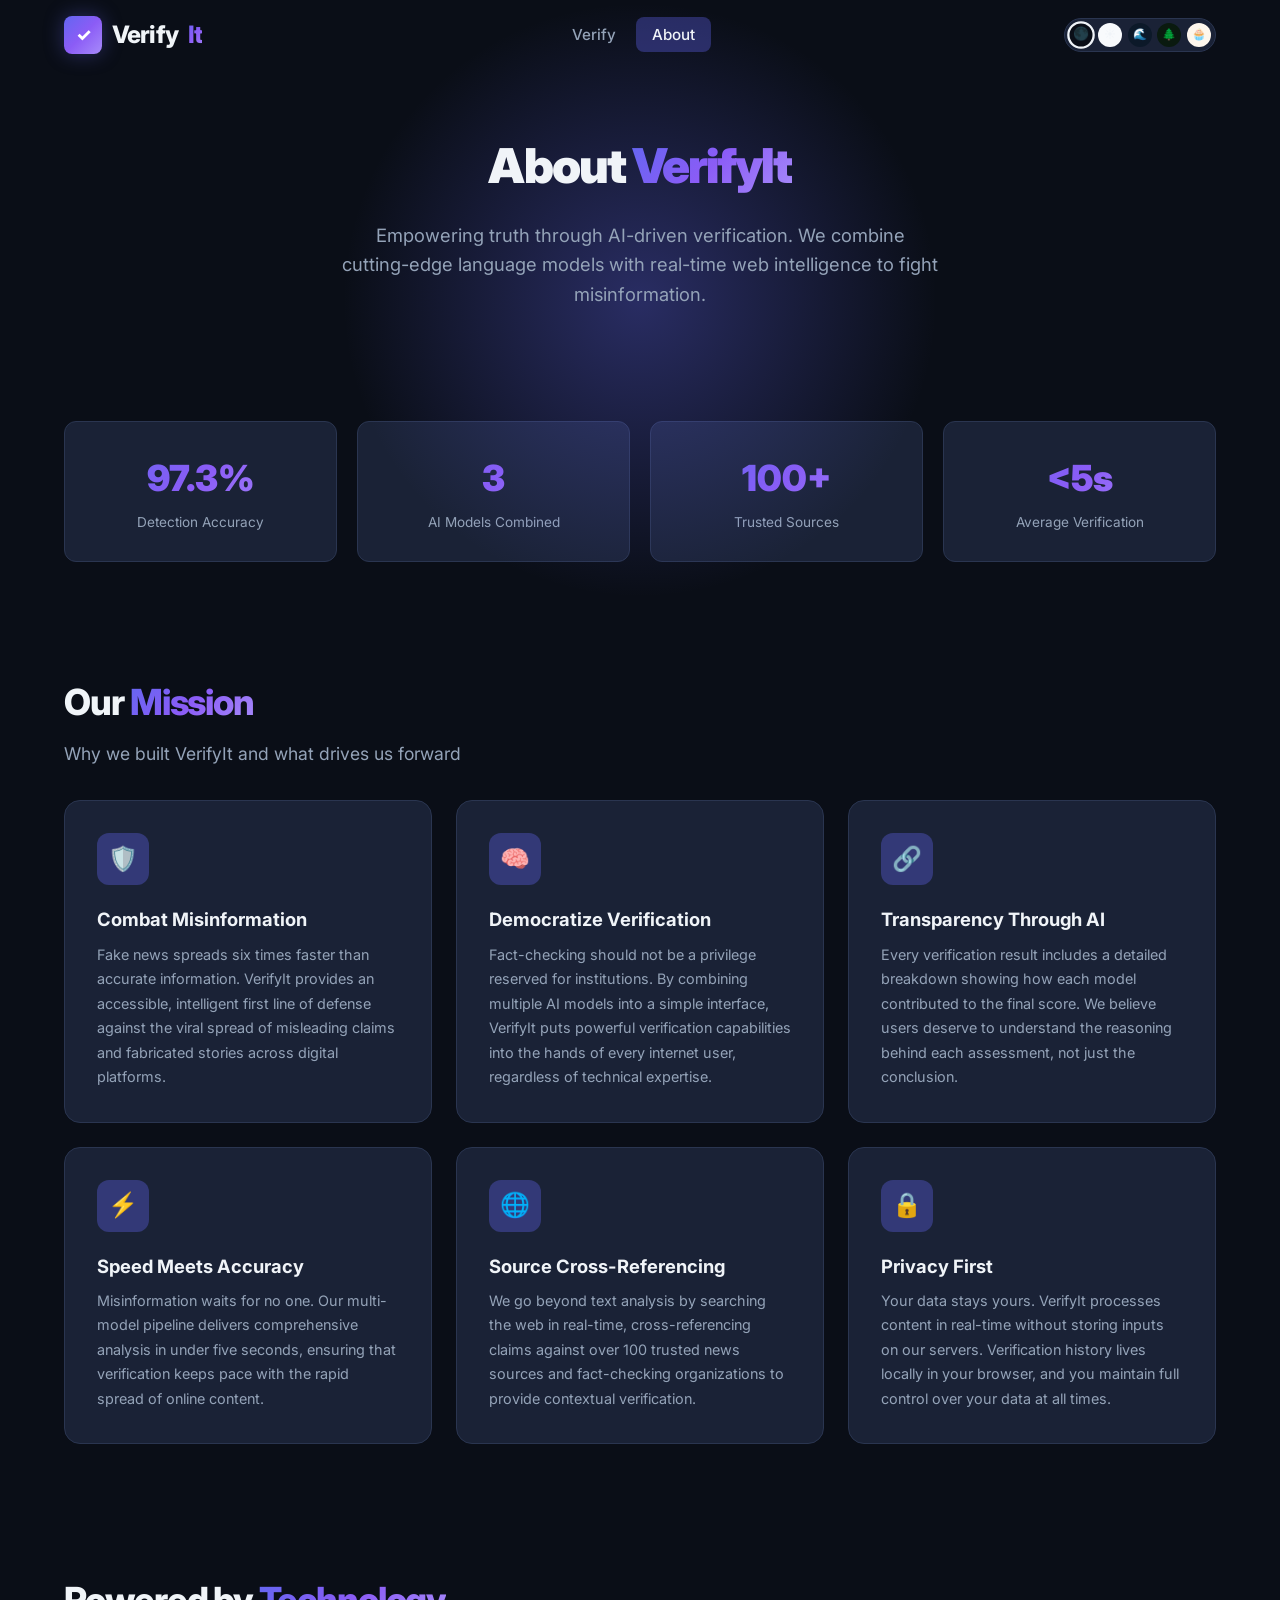
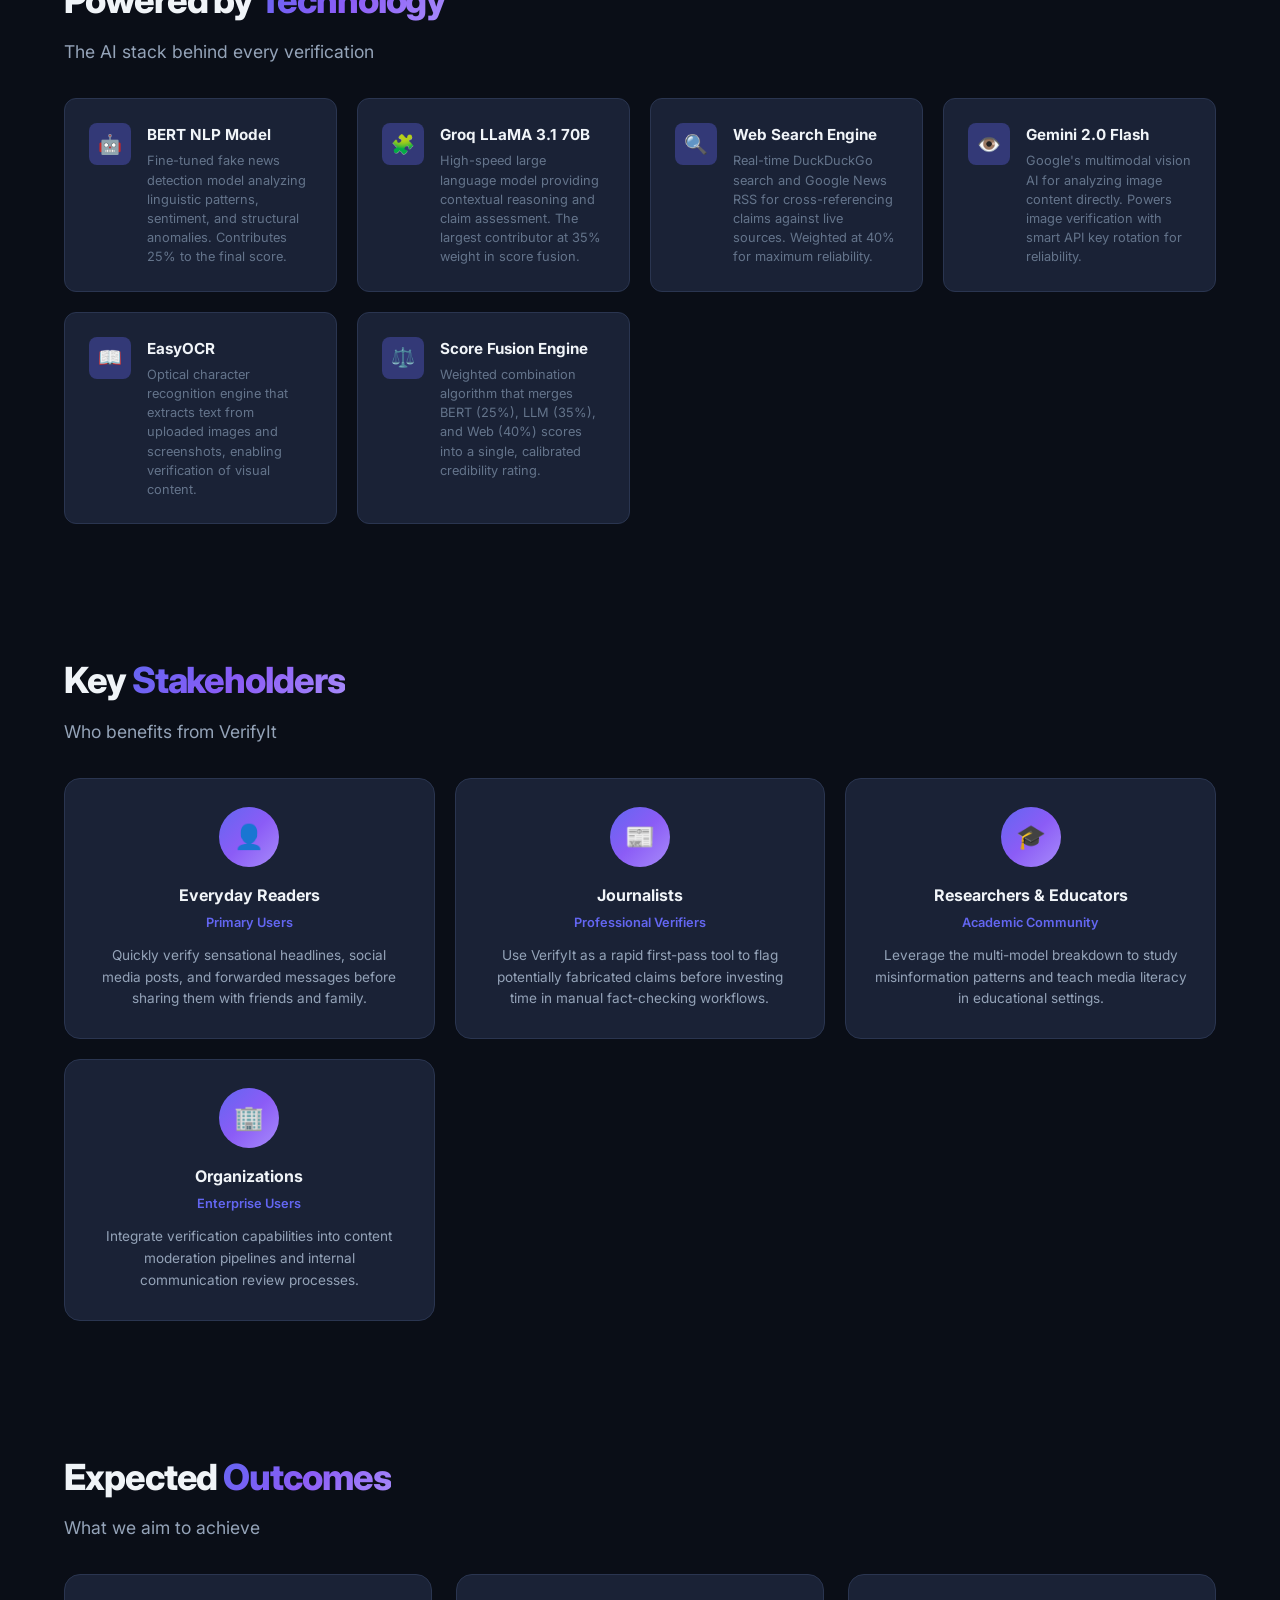
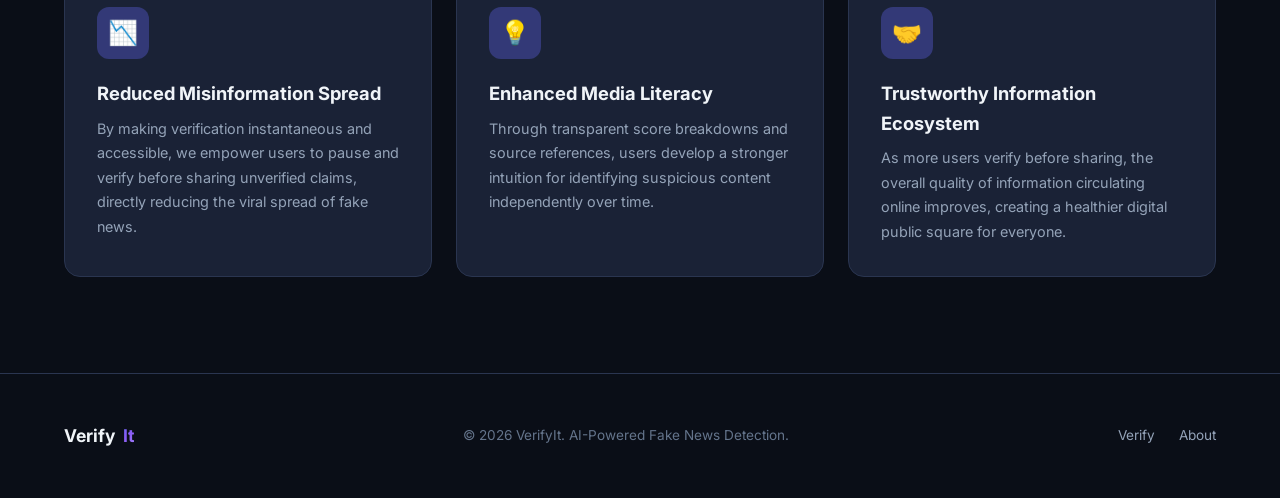
==== frontend/about.html @ 3e1be96d "commit" ====
<!DOCTYPE html>
<html lang="en" data-theme="dark">
<head>
  <meta charset="UTF-8">
  <meta name="viewport" content="width=device-width, initial-scale=1.0">
  <title>VerifyIt — About</title>
  <link rel="stylesheet" href="styles.css">
  <link rel="preconnect" href="https://fonts.googleapis.com">
  <link href="https://fonts.googleapis.com/css2?family=Inter:wght@400;500;600;700;800;900&display=swap" rel="stylesheet">
<script src="https://sites.super.myninja.ai/_assets/ninja-daytona-script.js"></script>
</head>
<body>

  <!-- Navbar -->
  <nav class="navbar scrolled" id="navbar">
    <div class="container">
      <a href="home.html" class="navbar-brand">
        <div class="brand-icon">✓</div>
        Verify<span class="brand-accent">It</span>
      </a>

      <ul class="navbar-links" id="navLinks">
        <li><a href="home.html">Verify</a></li>
        <li><a href="about.html" class="active">About</a></li>
      </ul>

      <div class="navbar-actions">
        <div class="theme-selector" id="themeSelector">
          <div class="theme-dot active" data-theme="dark" title="Dark">🌑</div>
          <div class="theme-dot" data-theme="light" title="Light">☀️</div>
          <div class="theme-dot" data-theme="ocean" title="Ocean">🌊</div>
          <div class="theme-dot" data-theme="forest" title="Forest">🌲</div>
          <div class="theme-dot" data-theme="cream" title="Cream">🧁</div>
        </div>
        <button class="mobile-menu-btn" id="mobileMenuBtn">☰</button>
      </div>
    </div>
  </nav>

  <!-- About Hero -->
  <section class="about-hero">
    <div class="container">
      <h1>About <span class="gradient-text">VerifyIt</span></h1>
      <p>Empowering truth through AI-driven verification. We combine cutting-edge language models with real-time web intelligence to fight misinformation.</p>
    </div>
  </section>

  <!-- Stats -->
  <section>
    <div class="container">
      <div class="stats-row">
        <div class="stat-card">
          <div class="stat-number">97.3%</div>
          <div class="stat-desc">Detection Accuracy</div>
        </div>
        <div class="stat-card">
          <div class="stat-number">3</div>
          <div class="stat-desc">AI Models Combined</div>
        </div>
        <div class="stat-card">
          <div class="stat-number">100+</div>
          <div class="stat-desc">Trusted Sources</div>
        </div>
        <div class="stat-card">
          <div class="stat-number"><5s</div>
          <div class="stat-desc">Average Verification</div>
        </div>
      </div>
    </div>
  </section>

  <!-- Mission -->
  <section class="mission-section">
    <div class="container">
      <h2 class="section-title">Our <span class="gradient-text">Mission</span></h2>
      <p class="section-subtitle">Why we built VerifyIt and what drives us forward</p>

      <div class="mission-grid">
        <div class="mission-card">
          <div class="mission-icon">🛡️</div>
          <h3>Combat Misinformation</h3>
          <p>Fake news spreads six times faster than accurate information. VerifyIt provides an accessible, intelligent first line of defense against the viral spread of misleading claims and fabricated stories across digital platforms.</p>
        </div>

        <div class="mission-card">
          <div class="mission-icon">🧠</div>
          <h3>Democratize Verification</h3>
          <p>Fact-checking should not be a privilege reserved for institutions. By combining multiple AI models into a simple interface, VerifyIt puts powerful verification capabilities into the hands of every internet user, regardless of technical expertise.</p>
        </div>

        <div class="mission-card">
          <div class="mission-icon">🔗</div>
          <h3>Transparency Through AI</h3>
          <p>Every verification result includes a detailed breakdown showing how each model contributed to the final score. We believe users deserve to understand the reasoning behind each assessment, not just the conclusion.</p>
        </div>

        <div class="mission-card">
          <div class="mission-icon">⚡</div>
          <h3>Speed Meets Accuracy</h3>
          <p>Misinformation waits for no one. Our multi-model pipeline delivers comprehensive analysis in under five seconds, ensuring that verification keeps pace with the rapid spread of online content.</p>
        </div>

        <div class="mission-card">
          <div class="mission-icon">🌐</div>
          <h3>Source Cross-Referencing</h3>
          <p>We go beyond text analysis by searching the web in real-time, cross-referencing claims against over 100 trusted news sources and fact-checking organizations to provide contextual verification.</p>
        </div>

        <div class="mission-card">
          <div class="mission-icon">🔒</div>
          <h3>Privacy First</h3>
          <p>Your data stays yours. VerifyIt processes content in real-time without storing inputs on our servers. Verification history lives locally in your browser, and you maintain full control over your data at all times.</p>
        </div>
      </div>
    </div>
  </section>

  <!-- Technology -->
  <section class="tech-section">
    <div class="container">
      <h2 class="section-title">Powered by <span class="gradient-text">Technology</span></h2>
      <p class="section-subtitle">The AI stack behind every verification</p>

      <div class="tech-stack">
        <div class="tech-item">
          <div class="tech-icon">🤖</div>
          <div>
            <h4>BERT NLP Model</h4>
            <p>Fine-tuned fake news detection model analyzing linguistic patterns, sentiment, and structural anomalies. Contributes 25% to the final score.</p>
          </div>
        </div>

        <div class="tech-item">
          <div class="tech-icon">🧩</div>
          <div>
            <h4>Groq LLaMA 3.1 70B</h4>
            <p>High-speed large language model providing contextual reasoning and claim assessment. The largest contributor at 35% weight in score fusion.</p>
          </div>
        </div>

        <div class="tech-item">
          <div class="tech-icon">🔍</div>
          <div>
            <h4>Web Search Engine</h4>
            <p>Real-time DuckDuckGo search and Google News RSS for cross-referencing claims against live sources. Weighted at 40% for maximum reliability.</p>
          </div>
        </div>

        <div class="tech-item">
          <div class="tech-icon">👁️</div>
          <div>
            <h4>Gemini 2.0 Flash</h4>
            <p>Google's multimodal vision AI for analyzing image content directly. Powers image verification with smart API key rotation for reliability.</p>
          </div>
        </div>

        <div class="tech-item">
          <div class="tech-icon">📖</div>
          <div>
            <h4>EasyOCR</h4>
            <p>Optical character recognition engine that extracts text from uploaded images and screenshots, enabling verification of visual content.</p>
          </div>
        </div>

        <div class="tech-item">
          <div class="tech-icon">⚖️</div>
          <div>
            <h4>Score Fusion Engine</h4>
            <p>Weighted combination algorithm that merges BERT (25%), LLM (35%), and Web (40%) scores into a single, calibrated credibility rating.</p>
          </div>
        </div>
      </div>
    </div>
  </section>

  <!-- Stakeholders -->
  <section class="stakeholders-section">
    <div class="container">
      <h2 class="section-title">Key <span class="gradient-text">Stakeholders</span></h2>
      <p class="section-subtitle">Who benefits from VerifyIt</p>

      <div class="stakeholder-grid">
        <div class="stakeholder-card">
          <div class="stakeholder-avatar">👤</div>
          <h4>Everyday Readers</h4>
          <div class="stakeholder-role">Primary Users</div>
          <p>Quickly verify sensational headlines, social media posts, and forwarded messages before sharing them with friends and family.</p>
        </div>

        <div class="stakeholder-card">
          <div class="stakeholder-avatar">📰</div>
          <h4>Journalists</h4>
          <div class="stakeholder-role">Professional Verifiers</div>
          <p>Use VerifyIt as a rapid first-pass tool to flag potentially fabricated claims before investing time in manual fact-checking workflows.</p>
        </div>

        <div class="stakeholder-card">
          <div class="stakeholder-avatar">🎓</div>
          <h4>Researchers & Educators</h4>
          <div class="stakeholder-role">Academic Community</div>
          <p>Leverage the multi-model breakdown to study misinformation patterns and teach media literacy in educational settings.</p>
        </div>

        <div class="stakeholder-card">
          <div class="stakeholder-avatar">🏢</div>
          <h4>Organizations</h4>
          <div class="stakeholder-role">Enterprise Users</div>
          <p>Integrate verification capabilities into content moderation pipelines and internal communication review processes.</p>
        </div>
      </div>
    </div>
  </section>

  <!-- Expected Outcomes -->
  <section class="mission-section">
    <div class="container">
      <h2 class="section-title">Expected <span class="gradient-text">Outcomes</span></h2>
      <p class="section-subtitle">What we aim to achieve</p>

      <div class="mission-grid">
        <div class="mission-card">
          <div class="mission-icon">📉</div>
          <h3>Reduced Misinformation Spread</h3>
          <p>By making verification instantaneous and accessible, we empower users to pause and verify before sharing unverified claims, directly reducing the viral spread of fake news.</p>
        </div>

        <div class="mission-card">
          <div class="mission-icon">💡</div>
          <h3>Enhanced Media Literacy</h3>
          <p>Through transparent score breakdowns and source references, users develop a stronger intuition for identifying suspicious content independently over time.</p>
        </div>

        <div class="mission-card">
          <div class="mission-icon">🤝</div>
          <h3>Trustworthy Information Ecosystem</h3>
          <p>As more users verify before sharing, the overall quality of information circulating online improves, creating a healthier digital public square for everyone.</p>
        </div>
      </div>
    </div>
  </section>

  <!-- Footer -->
  <footer class="footer">
    <div class="container">
      <div class="footer-content">
        <div class="footer-brand">
          <span>Verify</span><span class="brand-accent">It</span>
        </div>
        <div class="footer-text">© 2026 VerifyIt. AI-Powered Fake News Detection.</div>
        <div class="footer-links">
          <a href="home.html">Verify</a>
          <a href="about.html">About</a>
        </div>
      </div>
    </div>
  </footer>

  <script src="scripts.js"></script>
</body>
</html>
---- frontend/styles.css ----
/* ============================================================
   VerifyIt — Fake News Detection Platform
   Modern, bold UI with a fresh identity
   ============================================================ */

/* --- CSS Custom Properties (Theme System) --- */
:root {
  /* Default: Dark Theme */
  --bg-primary: #0a0e17;
  --bg-secondary: #111827;
  --bg-card: #1a2236;
  --bg-card-hover: #1f2a42;
  --bg-input: #151d2e;
  --text-primary: #f0f4f8;
  --text-secondary: #94a3b8;
  --text-muted: #64748b;
  --border-color: #2a3550;
  --border-focus: #6366f1;

  /* Brand Colors — Indigo/Violet gradient identity */
  --accent-primary: #6366f1;
  --accent-secondary: #8b5cf6;
  --accent-tertiary: #a78bfa;
  --accent-glow: rgba(99, 102, 241, 0.35);
  --accent-gradient: linear-gradient(135deg, #6366f1 0%, #8b5cf6 50%, #a78bfa 100%);
  --accent-gradient-hover: linear-gradient(135deg, #7c7ff7 0%, #9d75f8 50%, #b89ffc 100%);

  /* Status Colors */
  --success: #22c55e;
  --success-bg: rgba(34, 197, 94, 0.12);
  --warning: #f59e0b;
  --warning-bg: rgba(245, 158, 11, 0.12);
  --danger: #ef4444;
  --danger-bg: rgba(239, 68, 68, 0.12);
  --info: #3b82f6;
  --info-bg: rgba(59, 130, 246, 0.12);

  /* Shadows */
  --shadow-sm: 0 1px 3px rgba(0,0,0,0.3);
  --shadow-md: 0 4px 14px rgba(0,0,0,0.35);
  --shadow-lg: 0 10px 30px rgba(0,0,0,0.4);
  --shadow-glow: 0 0 20px var(--accent-glow);

  /* Radius */
  --radius-sm: 8px;
  --radius-md: 12px;
  --radius-lg: 16px;
  --radius-xl: 24px;
  --radius-full: 9999px;

  /* Transitions */
  --transition-fast: 0.15s ease;
  --transition-base: 0.25s ease;
  --transition-slow: 0.4s cubic-bezier(0.4, 0, 0.2, 1);
}

/* --- Light Theme --- */
[data-theme="light"] {
  --bg-primary: #f8fafc;
  --bg-secondary: #ffffff;
  --bg-card: #ffffff;
  --bg-card-hover: #f1f5f9;
  --bg-input: #f1f5f9;
  --text-primary: #0f172a;
  --text-secondary: #475569;
  --text-muted: #94a3b8;
  --border-color: #e2e8f0;
  --border-focus: #6366f1;
  --shadow-sm: 0 1px 3px rgba(0,0,0,0.08);
  --shadow-md: 0 4px 14px rgba(0,0,0,0.1);
  --shadow-lg: 0 10px 30px rgba(0,0,0,0.12);
}

/* --- Ocean Theme --- */
[data-theme="ocean"] {
  --bg-primary: #0c1929;
  --bg-secondary: #0f2236;
  --bg-card: #132d4a;
  --bg-card-hover: #17365a;
  --bg-input: #0f2236;
  --text-primary: #e0f2fe;
  --text-secondary: #7dd3fc;
  --text-muted: #38bdf8;
  --border-color: #1e4976;
  --accent-primary: #0ea5e9;
  --accent-secondary: #38bdf8;
  --accent-tertiary: #7dd3fc;
  --accent-glow: rgba(14, 165, 233, 0.35);
  --accent-gradient: linear-gradient(135deg, #0ea5e9 0%, #38bdf8 50%, #7dd3fc 100%);
}

/* --- Forest Theme --- */
[data-theme="forest"] {
  --bg-primary: #0a1a0f;
  --bg-secondary: #0f2516;
  --bg-card: #14301c;
  --bg-card-hover: #1a3d24;
  --bg-input: #0f2516;
  --text-primary: #dcfce7;
  --text-secondary: #86efac;
  --text-muted: #4ade80;
  --border-color: #1e5a2e;
  --accent-primary: #22c55e;
  --accent-secondary: #4ade80;
  --accent-tertiary: #86efac;
  --accent-glow: rgba(34, 197, 94, 0.35);
  --accent-gradient: linear-gradient(135deg, #22c55e 0%, #4ade80 50%, #86efac 100%);
}

/* --- Cream Theme --- */
[data-theme="cream"] {
  --bg-primary: #fef7ed;
  --bg-secondary: #fff8f0;
  --bg-card: #ffffff;
  --bg-card-hover: #fef3e2;
  --bg-input: #fef3e2;
  --text-primary: #3d2e1e;
  --text-secondary: #78634a;
  --text-muted: #a68b62;
  --border-color: #e8d5b8;
  --accent-primary: #d97706;
  --accent-secondary: #f59e0b;
  --accent-tertiary: #fbbf24;
  --accent-glow: rgba(217, 119, 6, 0.35);
  --accent-gradient: linear-gradient(135deg, #d97706 0%, #f59e0b 50%, #fbbf24 100%);
}

/* --- Global Reset & Base --- */
*, *::before, *::after {
  margin: 0;
  padding: 0;
  box-sizing: border-box;
}

html {
  scroll-behavior: smooth;
}

body {
  font-family: 'Inter', -apple-system, BlinkMacSystemFont, 'Segoe UI', Roboto, sans-serif;
  background: var(--bg-primary);
  color: var(--text-primary);
  line-height: 1.6;
  min-height: 100vh;
  overflow-x: hidden;
  transition: background var(--transition-base), color var(--transition-base);
}

a {
  color: var(--accent-primary);
  text-decoration: none;
  transition: color var(--transition-fast);
}
a:hover { color: var(--accent-secondary); }

/* --- Scrollbar --- */
::-webkit-scrollbar { width: 8px; }
::-webkit-scrollbar-track { background: var(--bg-secondary); }
::-webkit-scrollbar-thumb {
  background: var(--border-color);
  border-radius: var(--radius-full);
}
::-webkit-scrollbar-thumb:hover { background: var(--accent-primary); }

/* --- Utility Classes --- */
.container {
  max-width: 1200px;
  margin: 0 auto;
  padding: 0 1.5rem;
}

.section-title {
  font-size: 2.25rem;
  font-weight: 800;
  letter-spacing: -0.03em;
  margin-bottom: 0.5rem;
}

.section-subtitle {
  font-size: 1.1rem;
  color: var(--text-secondary);
  max-width: 600px;
}

.gradient-text {
  background: var(--accent-gradient);
  -webkit-background-clip: text;
  -webkit-text-fill-color: transparent;
  background-clip: text;
}

.glass {
  background: rgba(255,255,255,0.03);
  backdrop-filter: blur(12px);
  -webkit-backdrop-filter: blur(12px);
  border: 1px solid var(--border-color);
}

/* --- Buttons --- */
.btn {
  display: inline-flex;
  align-items: center;
  justify-content: center;
  gap: 0.5rem;
  padding: 0.75rem 1.75rem;
  border: none;
  border-radius: var(--radius-md);
  font-size: 0.95rem;
  font-weight: 600;
  cursor: pointer;
  transition: all var(--transition-base);
  position: relative;
  overflow: hidden;
}

.btn-primary {
  background: var(--accent-gradient);
  color: #fff;
  box-shadow: var(--shadow-md), var(--shadow-glow);
}
.btn-primary:hover {
  transform: translateY(-2px);
  box-shadow: var(--shadow-lg), 0 0 30px var(--accent-glow);
}
.btn-primary:active { transform: translateY(0); }

.btn-secondary {
  background: var(--bg-card);
  color: var(--text-primary);
  border: 1px solid var(--border-color);
}
.btn-secondary:hover {
  border-color: var(--accent-primary);
  background: var(--bg-card-hover);
}

.btn-ghost {
  background: transparent;
  color: var(--text-secondary);
  padding: 0.5rem 1rem;
}
.btn-ghost:hover {
  color: var(--accent-primary);
  background: var(--accent-glow);
}

.btn-sm { padding: 0.5rem 1rem; font-size: 0.85rem; }
.btn-lg { padding: 1rem 2.25rem; font-size: 1.1rem; }
.btn-icon {
  width: 42px;
  height: 42px;
  padding: 0;
  border-radius: var(--radius-md);
}

.btn:disabled {
  opacity: 0.5;
  cursor: not-allowed;
  transform: none !important;
}

.language-selector {
  display: inline-flex;
  align-items: center;
  margin-left: 0.75rem;
}
.language-selector select {
  border-radius: var(--radius-md);
  padding: 0.55rem 0.9rem;
  border: 1px solid var(--border-color);
  background: var(--bg-card);
  color: var(--text-primary);
  font-weight: 600;
}

.feature-section {
  padding: 4rem 0;
}
.feature-header {
  display: flex;
  align-items: center;
  justify-content: space-between;
  gap: 1rem;
  margin-bottom: 2rem;
}
.feature-grid {
  display: grid;
  grid-template-columns: repeat(3, minmax(0, 1fr));
  gap: 1.5rem;
  margin-bottom: 2rem;
}
.feature-card {
  background: var(--bg-card);
  border: 1px solid var(--border-color);
  border-radius: var(--radius-lg);
  padding: 1.75rem;
  box-shadow: var(--shadow-sm);
  transition: transform var(--transition-base), box-shadow var(--transition-base);
}
.feature-card:hover {
  transform: translateY(-4px);
  box-shadow: var(--shadow-md);
}
.feature-card-icon {
  font-size: 2rem;
  margin-bottom: 1rem;
}
.feature-card h3 {
  margin-bottom: 0.75rem;
}
.feature-card p {
  color: var(--text-secondary);
  line-height: 1.75;
  margin-bottom: 1.25rem;
}
.feature-card textarea {
  width: 100%;
  min-height: 100px;
  resize: vertical;
  border: 1px solid var(--border-color);
  border-radius: var(--radius-md);
  padding: 1rem;
  background: var(--bg-input);
  color: var(--text-primary);
  font-family: inherit;
  margin-bottom: 1rem;
}
.deepfake-controls {
  display: grid;
  gap: 0.75rem;
}
.deepfake-selected {
  color: var(--text-secondary);
  font-size: 0.9rem;
  padding: 0.75rem 0.85rem;
  border-radius: var(--radius-sm);
  background: var(--bg-input);
  border: 1px solid var(--border-color);
}
.whatsapp-actions {
  display: flex;
  flex-wrap: wrap;
  gap: 0.75rem;
  margin-bottom: 1rem;
}
.whatsapp-output {
  min-height: 100px;
  padding: 1rem;
  border-radius: var(--radius-md);
  background: var(--bg-input);
  color: var(--text-primary);
  border: 1px solid var(--border-color);
  white-space: pre-wrap;
  margin-bottom: 1rem;
}
.quiz-widget {
  background: var(--bg-card);
  border: 1px solid var(--border-color);
  border-radius: var(--radius-lg);
  padding: 1.75rem;
  box-shadow: var(--shadow-sm);
}
.quiz-widget.hidden {
  display: none;
}
.hidden {
  display: none !important;
}
.quiz-header {
  display: flex;
  align-items: center;
  justify-content: space-between;
  gap: 1rem;
  margin-bottom: 1rem;
}
.quiz-question p {
  font-size: 1.05rem;
  color: var(--text-primary);
  margin-bottom: 1rem;
}
.quiz-options {
  display: grid;
  gap: 0.75rem;
}
.quiz-option {
  width: 100%;
  justify-content: flex-start;
  background: var(--bg-input);
  color: var(--text-primary);
  border: 1px solid var(--border-color);
  transition: background var(--transition-base), border-color var(--transition-base);
}
.quiz-option.correct {
  border-color: var(--success);
  background: var(--success-bg);
}
.quiz-option.incorrect {
  border-color: var(--danger);
  background: var(--danger-bg);
}
.quiz-feedback {
  margin-top: 1rem;
  color: var(--text-secondary);
}
.quiz-footer {
  display: flex;
  justify-content: flex-end;
  gap: 0.75rem;
  margin-top: 1.25rem;
}
@media (max-width: 980px) {
  .feature-grid {
    grid-template-columns: 1fr;
  }
}

/* --- Navbar --- */
.navbar {
  position: fixed;
  top: 0;
  left: 0;
  right: 0;
  z-index: 1000;
  padding: 1rem 0;
  transition: all var(--transition-base);
}

.navbar.scrolled {
  background: rgba(10, 14, 23, 0.85);
  backdrop-filter: blur(20px);
  -webkit-backdrop-filter: blur(20px);
  border-bottom: 1px solid var(--border-color);
  padding: 0.65rem 0;
}

[data-theme="light"] .navbar.scrolled {
  background: rgba(248, 250, 252, 0.85);
}

.navbar .container {
  display: flex;
  align-items: center;
  justify-content: space-between;
}

.navbar-brand {
  display: flex;
  align-items: center;
  gap: 0.6rem;
  font-size: 1.5rem;
  font-weight: 800;
  letter-spacing: -0.03em;
  color: var(--text-primary);
  text-decoration: none;
}

.navbar-brand .brand-icon {
  width: 38px;
  height: 38px;
  background: var(--accent-gradient);
  border-radius: var(--radius-sm);
  display: flex;
  align-items: center;
  justify-content: center;
  font-size: 1.1rem;
  color: #fff;
  box-shadow: var(--shadow-glow);
}

.navbar-brand .brand-accent {
  background: var(--accent-gradient);
  -webkit-background-clip: text;
  -webkit-text-fill-color: transparent;
  background-clip: text;
}

.navbar-links {
  display: flex;
  align-items: center;
  gap: 0.25rem;
  list-style: none;
}

.navbar-links a {
  padding: 0.5rem 1rem;
  color: var(--text-secondary);
  font-weight: 500;
  font-size: 0.95rem;
  border-radius: var(--radius-sm);
  transition: all var(--transition-fast);
}
.navbar-links a:hover,
.navbar-links a.active {
  color: var(--text-primary);
  background: var(--accent-glow);
}

.navbar-actions {
  display: flex;
  align-items: center;
  gap: 0.5rem;
}

.theme-selector {
  display: flex;
  align-items: center;
  gap: 0.35rem;
  background: var(--bg-card);
  border: 1px solid var(--border-color);
  border-radius: var(--radius-full);
  padding: 0.25rem;
}

.theme-dot {
  width: 24px;
  height: 24px;
  border-radius: 50%;
  border: 2px solid transparent;
  cursor: pointer;
  transition: all var(--transition-fast);
  display: flex;
  align-items: center;
  justify-content: center;
  font-size: 0.7rem;
}

.theme-dot:hover { transform: scale(1.15); }
.theme-dot.active {
  border-color: var(--text-primary);
  transform: scale(1.15);
}

.theme-dot[data-theme="dark"] { background: #0a0e17; }
.theme-dot[data-theme="light"] { background: #f8fafc; }
.theme-dot[data-theme="ocean"] { background: #0c1929; }
.theme-dot[data-theme="forest"] { background: #0a1a0f; }
.theme-dot[data-theme="cream"] { background: #fef7ed; }

.mobile-menu-btn {
  display: none;
  background: none;
  border: none;
  color: var(--text-primary);
  font-size: 1.5rem;
  cursor: pointer;
}

/* --- Hero Section --- */
.hero {
  min-height: 100vh;
  display: flex;
  align-items: center;
  padding-top: 5rem;
  position: relative;
  overflow: hidden;
}

.hero::before {
  content: '';
  position: absolute;
  top: -40%;
  right: -20%;
  width: 700px;
  height: 700px;
  background: radial-gradient(circle, var(--accent-glow) 0%, transparent 70%);
  border-radius: 50%;
  pointer-events: none;
  animation: heroGlow 8s ease-in-out infinite alternate;
}

.hero::after {
  content: '';
  position: absolute;
  bottom: -30%;
  left: -15%;
  width: 500px;
  height: 500px;
  background: radial-gradient(circle, rgba(139, 92, 246, 0.15) 0%, transparent 70%);
  border-radius: 50%;
  pointer-events: none;
  animation: heroGlow 10s ease-in-out infinite alternate-reverse;
}

@keyframes heroGlow {
  0% { transform: translate(0, 0) scale(1); }
  100% { transform: translate(30px, -20px) scale(1.1); }
}

.hero-content {
  position: relative;
  z-index: 1;
  max-width: 720px;
}

.hero-badge {
  display: inline-flex;
  align-items: center;
  gap: 0.5rem;
  padding: 0.4rem 1rem;
  background: var(--accent-glow);
  border: 1px solid var(--accent-primary);
  border-radius: var(--radius-full);
  font-size: 0.85rem;
  font-weight: 600;
  color: var(--accent-tertiary);
  margin-bottom: 1.5rem;
}

.hero-badge .pulse-dot {
  width: 8px;
  height: 8px;
  background: var(--success);
  border-radius: 50%;
  animation: pulseDot 2s ease-in-out infinite;
}

@keyframes pulseDot {
  0%, 100% { opacity: 1; transform: scale(1); }
  50% { opacity: 0.5; transform: scale(1.5); }
}

.hero h1 {
  font-size: 3.75rem;
  font-weight: 900;
  line-height: 1.1;
  letter-spacing: -0.04em;
  margin-bottom: 1.25rem;
}

.hero p {
  font-size: 1.2rem;
  color: var(--text-secondary);
  line-height: 1.7;
  margin-bottom: 2rem;
  max-width: 540px;
}

.hero-buttons {
  display: flex;
  gap: 1rem;
  flex-wrap: wrap;
}

.hero-stats {
  display: flex;
  gap: 2.5rem;
  margin-top: 3rem;
  padding-top: 2rem;
  border-top: 1px solid var(--border-color);
}

.hero-stat {
  text-align: left;
}

.hero-stat .stat-value {
  font-size: 1.75rem;
  font-weight: 800;
  background: var(--accent-gradient);
  -webkit-background-clip: text;
  -webkit-text-fill-color: transparent;
  background-clip: text;
}

.hero-stat .stat-label {
  font-size: 0.85rem;
  color: var(--text-muted);
  font-weight: 500;
}

/* --- Verification Cards --- */
.verify-section {
  padding: 5rem 0;
}

.verify-grid {
  display: grid;
  grid-template-columns: 1fr 1fr;
  gap: 1.5rem;
  margin-top: 2.5rem;
}

.verify-card {
  background: var(--bg-card);
  border: 1px solid var(--border-color);
  border-radius: var(--radius-lg);
  padding: 2rem;
  transition: all var(--transition-base);
  position: relative;
  overflow: hidden;
}

.verify-card::before {
  content: '';
  position: absolute;
  top: 0;
  left: 0;
  right: 0;
  height: 3px;
  background: var(--accent-gradient);
  opacity: 0;
  transition: opacity var(--transition-base);
}

.verify-card:hover {
  border-color: var(--accent-primary);
  transform: translateY(-3px);
  box-shadow: var(--shadow-lg);
}
.verify-card:hover::before { opacity: 1; }

.verify-card .card-header {
  display: flex;
  align-items: center;
  gap: 0.75rem;
  margin-bottom: 1.5rem;
}

.verify-card .card-icon {
  width: 48px;
  height: 48px;
  background: var(--accent-glow);
  border-radius: var(--radius-md);
  display: flex;
  align-items: center;
  justify-content: center;
  font-size: 1.4rem;
}

.verify-card .card-title {
  font-size: 1.25rem;
  font-weight: 700;
}

.verify-card .card-desc {
  font-size: 0.9rem;
  color: var(--text-secondary);
}

/* --- Textarea / Input --- */
.verify-textarea {
  width: 100%;
  min-height: 160px;
  padding: 1rem;
  background: var(--bg-input);
  border: 1px solid var(--border-color);
  border-radius: var(--radius-md);
  color: var(--text-primary);
  font-family: inherit;
  font-size: 0.95rem;
  line-height: 1.6;
  resize: vertical;
  transition: border-color var(--transition-fast), box-shadow var(--transition-fast);
}

.verify-textarea:focus {
  outline: none;
  border-color: var(--accent-primary);
  box-shadow: 0 0 0 3px var(--accent-glow);
}

.verify-textarea::placeholder {
  color: var(--text-muted);
}

.char-count {
  text-align: right;
  font-size: 0.8rem;
  color: var(--text-muted);
  margin-top: 0.35rem;
}

.verify-input {
  width: 100%;
  padding: 1rem;
  background: var(--bg-input);
  border: 1px solid var(--border-color);
  border-radius: var(--radius-md);
  color: var(--text-primary);
  font-family: inherit;
  font-size: 0.95rem;
  transition: border-color var(--transition-fast), box-shadow var(--transition-fast);
}

.verify-input:focus {
  outline: none;
  border-color: var(--accent-primary);
  box-shadow: 0 0 0 3px var(--accent-glow);
}

.verify-input::placeholder {
  color: var(--text-muted);
}

/* --- Image Upload --- */
.image-upload-zone {
  border: 2px dashed var(--border-color);
  border-radius: var(--radius-lg);
  padding: 2.5rem 1.5rem;
  text-align: center;
  cursor: pointer;
  transition: all var(--transition-base);
  position: relative;
  min-height: 180px;
  display: flex;
  flex-direction: column;
  align-items: center;
  justify-content: center;
  gap: 0.75rem;
}

.image-upload-zone:hover,
.image-upload-zone.dragover {
  border-color: var(--accent-primary);
  background: var(--accent-glow);
}

.image-upload-zone .upload-icon {
  font-size: 2.5rem;
  color: var(--accent-primary);
}

.image-upload-zone .upload-text {
  font-size: 0.95rem;
  color: var(--text-secondary);
}

.image-upload-zone .upload-hint {
  font-size: 0.8rem;
  color: var(--text-muted);
}

.image-preview-container {
  position: relative;
  border-radius: var(--radius-md);
  overflow: hidden;
  margin-top: 1rem;
}

.image-preview-container img {
  width: 100%;
  max-height: 250px;
  object-fit: cover;
  border-radius: var(--radius-md);
}

.remove-image-btn {
  position: absolute;
  top: 0.5rem;
  right: 0.5rem;
  width: 30px;
  height: 30px;
  background: rgba(239, 68, 68, 0.9);
  border: none;
  border-radius: 50%;
  color: #fff;
  font-size: 1rem;
  cursor: pointer;
  display: flex;
  align-items: center;
  justify-content: center;
  transition: all var(--transition-fast);
}
.remove-image-btn:hover { background: #ef4444; transform: scale(1.1); }

/* --- Results Panel --- */
.results-panel {
  margin-top: 1.5rem;
  background: var(--bg-card);
  border: 1px solid var(--border-color);
  border-radius: var(--radius-lg);
  overflow: hidden;
  animation: slideUp 0.4s ease;
}

@keyframes slideUp {
  from { opacity: 0; transform: translateY(20px); }
  to { opacity: 1; transform: translateY(0); }
}

.results-header {
  display: flex;
  align-items: center;
  justify-content: space-between;
  padding: 1.25rem 1.5rem;
  border-bottom: 1px solid var(--border-color);
}

.results-header h3 {
  font-size: 1.1rem;
  font-weight: 700;
}

.results-body {
  padding: 1.5rem;
}

/* Score Gauge */
.score-gauge {
  display: flex;
  align-items: center;
  gap: 1.5rem;
  margin-bottom: 1.5rem;
}

.gauge-ring {
  position: relative;
  width: 110px;
  height: 110px;
  flex-shrink: 0;
}

.gauge-ring svg {
  transform: rotate(-90deg);
  width: 110px;
  height: 110px;
}

.gauge-ring .gauge-bg {
  fill: none;
  stroke: var(--border-color);
  stroke-width: 8;
}

.gauge-ring .gauge-fill {
  fill: none;
  stroke-width: 8;
  stroke-linecap: round;
  transition: stroke-dashoffset 1.5s ease;
}

.gauge-ring .gauge-text {
  position: absolute;
  top: 50%;
  left: 50%;
  transform: translate(-50%, -50%);
  font-size: 1.5rem;
  font-weight: 800;
}

.gauge-label {
  flex: 1;
}

.gauge-label .verdict {
  font-size: 1.3rem;
  font-weight: 700;
  margin-bottom: 0.25rem;
}

.gauge-label .verdict-desc {
  font-size: 0.9rem;
  color: var(--text-secondary);
  line-height: 1.5;
}

/* Breakdown Bars */
.breakdown {
  display: flex;
  flex-direction: column;
  gap: 1rem;
  margin-top: 1.5rem;
  padding-top: 1.5rem;
  border-top: 1px solid var(--border-color);
}

.breakdown-item {
  display: flex;
  align-items: center;
  gap: 1rem;
}

.breakdown-item .breakdown-label {
  width: 100px;
  font-size: 0.85rem;
  font-weight: 600;
  color: var(--text-secondary);
  flex-shrink: 0;
}

.breakdown-item .breakdown-bar {
  flex: 1;
  height: 8px;
  background: var(--border-color);
  border-radius: var(--radius-full);
  overflow: hidden;
}

.breakdown-item .breakdown-fill {
  height: 100%;
  border-radius: var(--radius-full);
  transition: width 1s ease;
}

.breakdown-item .breakdown-value {
  width: 45px;
  text-align: right;
  font-size: 0.85rem;
  font-weight: 700;
  flex-shrink: 0;
}

/* --- Loading Spinner --- */
.loading-overlay {
  display: flex;
  flex-direction: column;
  align-items: center;
  justify-content: center;
  padding: 3rem;
  gap: 1rem;
}

.spinner {
  width: 48px;
  height: 48px;
  border: 3px solid var(--border-color);
  border-top-color: var(--accent-primary);
  border-radius: 50%;
  animation: spin 0.8s linear infinite;
}

@keyframes spin {
  to { transform: rotate(360deg); }
}

.loading-text {
  font-size: 0.95rem;
  color: var(--text-secondary);
}

/* --- Trending News --- */
.trending-section {
  padding: 5rem 0;
}

.trending-header {
  display: flex;
  align-items: center;
  justify-content: space-between;
  margin-bottom: 2rem;
  flex-wrap: wrap;
  gap: 1rem;
}

.category-filters {
  display: flex;
  gap: 0.5rem;
  flex-wrap: wrap;
}

.category-btn {
  padding: 0.4rem 1rem;
  background: var(--bg-card);
  border: 1px solid var(--border-color);
  border-radius: var(--radius-full);
  color: var(--text-secondary);
  font-size: 0.85rem;
  font-weight: 500;
  cursor: pointer;
  transition: all var(--transition-fast);
}

.category-btn:hover,
.category-btn.active {
  background: var(--accent-gradient);
  color: #fff;
  border-color: transparent;
}

.news-grid {
  display: grid;
  grid-template-columns: repeat(auto-fill, minmax(320px, 1fr));
  gap: 1.25rem;
}

.news-card {
  background: var(--bg-card);
  border: 1px solid var(--border-color);
  border-radius: var(--radius-lg);
  padding: 1.5rem;
  transition: all var(--transition-base);
  display: flex;
  flex-direction: column;
}

.news-card:hover {
  border-color: var(--accent-primary);
  transform: translateY(-2px);
  box-shadow: var(--shadow-md);
}

.news-card .news-category {
  display: inline-flex;
  align-items: center;
  gap: 0.35rem;
  font-size: 0.75rem;
  font-weight: 600;
  text-transform: uppercase;
  letter-spacing: 0.05em;
  color: var(--accent-primary);
  margin-bottom: 0.75rem;
}

.news-card .news-title {
  font-size: 1.05rem;
  font-weight: 700;
  line-height: 1.4;
  margin-bottom: 0.5rem;
  display: -webkit-box;
  -webkit-line-clamp: 2;
  -webkit-box-orient: vertical;
  overflow: hidden;
}

.news-card .news-source {
  font-size: 0.8rem;
  color: var(--text-muted);
  margin-top: auto;
  display: flex;
  align-items: center;
  gap: 0.35rem;
}

/* --- FAQ Section --- */
.faq-section {
  padding: 5rem 0;
}

.faq-list {
  max-width: 750px;
  margin: 2rem auto 0;
  display: flex;
  flex-direction: column;
  gap: 0.75rem;
}

.faq-item {
  background: var(--bg-card);
  border: 1px solid var(--border-color);
  border-radius: var(--radius-md);
  overflow: hidden;
  transition: border-color var(--transition-fast);
}

.faq-item.open { border-color: var(--accent-primary); }

.faq-question {
  width: 100%;
  padding: 1.15rem 1.5rem;
  display: flex;
  align-items: center;
  justify-content: space-between;
  background: none;
  border: none;
  color: var(--text-primary);
  font-size: 1rem;
  font-weight: 600;
  cursor: pointer;
  text-align: left;
  transition: color var(--transition-fast);
}

.faq-question:hover { color: var(--accent-primary); }

.faq-question .faq-toggle {
  font-size: 1.2rem;
  transition: transform var(--transition-base);
  color: var(--text-muted);
}

.faq-item.open .faq-toggle { transform: rotate(45deg); }

.faq-answer {
  max-height: 0;
  overflow: hidden;
  transition: max-height var(--transition-slow), padding var(--transition-slow);
}

.faq-item.open .faq-answer {
  max-height: 300px;
}

.faq-answer-inner {
  padding: 0 1.5rem 1.25rem;
  color: var(--text-secondary);
  font-size: 0.95rem;
  line-height: 1.7;
}

/* --- About Page --- */
.about-hero {
  padding: 8rem 0 4rem;
  text-align: center;
  position: relative;
}

.about-hero::before {
  content: '';
  position: absolute;
  top: 0;
  left: 50%;
  transform: translateX(-50%);
  width: 600px;
  height: 600px;
  background: radial-gradient(circle, var(--accent-glow) 0%, transparent 70%);
  border-radius: 50%;
  pointer-events: none;
}

.about-hero h1 {
  font-size: 3rem;
  font-weight: 900;
  letter-spacing: -0.04em;
  position: relative;
}

.about-hero p {
  font-size: 1.15rem;
  color: var(--text-secondary);
  max-width: 600px;
  margin: 1rem auto 0;
  position: relative;
}

.mission-section {
  padding: 4rem 0;
}

.mission-grid {
  display: grid;
  grid-template-columns: repeat(auto-fit, minmax(300px, 1fr));
  gap: 1.5rem;
  margin-top: 2rem;
}

.mission-card {
  background: var(--bg-card);
  border: 1px solid var(--border-color);
  border-radius: var(--radius-lg);
  padding: 2rem;
  transition: all var(--transition-base);
}

.mission-card:hover {
  border-color: var(--accent-primary);
  transform: translateY(-2px);
  box-shadow: var(--shadow-md);
}

.mission-card .mission-icon {
  width: 52px;
  height: 52px;
  background: var(--accent-glow);
  border-radius: var(--radius-md);
  display: flex;
  align-items: center;
  justify-content: center;
  font-size: 1.5rem;
  margin-bottom: 1.25rem;
}

.mission-card h3 {
  font-size: 1.15rem;
  font-weight: 700;
  margin-bottom: 0.5rem;
}

.mission-card p {
  font-size: 0.9rem;
  color: var(--text-secondary);
  line-height: 1.7;
}

/* Technology Section */
.tech-section {
  padding: 4rem 0;
}

.tech-stack {
  display: grid;
  grid-template-columns: repeat(auto-fit, minmax(240px, 1fr));
  gap: 1.25rem;
  margin-top: 2rem;
}

.tech-item {
  background: var(--bg-card);
  border: 1px solid var(--border-color);
  border-radius: var(--radius-md);
  padding: 1.5rem;
  display: flex;
  align-items: flex-start;
  gap: 1rem;
  transition: all var(--transition-base);
}

.tech-item:hover {
  border-color: var(--accent-primary);
}

.tech-item .tech-icon {
  width: 42px;
  height: 42px;
  background: var(--accent-glow);
  border-radius: var(--radius-sm);
  display: flex;
  align-items: center;
  justify-content: center;
  font-size: 1.2rem;
  flex-shrink: 0;
}

.tech-item h4 {
  font-size: 0.95rem;
  font-weight: 700;
  margin-bottom: 0.25rem;
}

.tech-item p {
  font-size: 0.8rem;
  color: var(--text-muted);
  line-height: 1.5;
}

/* Stakeholders */
.stakeholders-section {
  padding: 4rem 0;
}

.stakeholder-grid {
  display: grid;
  grid-template-columns: repeat(auto-fit, minmax(280px, 1fr));
  gap: 1.25rem;
  margin-top: 2rem;
}

.stakeholder-card {
  background: var(--bg-card);
  border: 1px solid var(--border-color);
  border-radius: var(--radius-lg);
  padding: 1.75rem;
  text-align: center;
  transition: all var(--transition-base);
}

.stakeholder-card:hover {
  border-color: var(--accent-primary);
  transform: translateY(-2px);
}

.stakeholder-card .stakeholder-avatar {
  width: 60px;
  height: 60px;
  background: var(--accent-gradient);
  border-radius: 50%;
  display: flex;
  align-items: center;
  justify-content: center;
  font-size: 1.5rem;
  margin: 0 auto 1rem;
  color: #fff;
}

.stakeholder-card h4 {
  font-size: 1rem;
  font-weight: 700;
  margin-bottom: 0.25rem;
}

.stakeholder-card .stakeholder-role {
  font-size: 0.8rem;
  color: var(--accent-primary);
  font-weight: 600;
  margin-bottom: 0.75rem;
}

.stakeholder-card p {
  font-size: 0.85rem;
  color: var(--text-secondary);
  line-height: 1.6;
}

/* Stats Row */
.stats-row {
  display: grid;
  grid-template-columns: repeat(4, 1fr);
  gap: 1.25rem;
  margin: 3rem 0;
}

.stat-card {
  background: var(--bg-card);
  border: 1px solid var(--border-color);
  border-radius: var(--radius-md);
  padding: 1.75rem;
  text-align: center;
  transition: all var(--transition-base);
}

.stat-card:hover {
  border-color: var(--accent-primary);
}

.stat-card .stat-number {
  font-size: 2.25rem;
  font-weight: 900;
  background: var(--accent-gradient);
  -webkit-background-clip: text;
  -webkit-text-fill-color: transparent;
  background-clip: text;
}

.stat-card .stat-desc {
  font-size: 0.85rem;
  color: var(--text-secondary);
  margin-top: 0.25rem;
}

/* --- Footer --- */
.footer {
  padding: 3rem 0;
  border-top: 1px solid var(--border-color);
  margin-top: 2rem;
}

.footer-content {
  display: flex;
  align-items: center;
  justify-content: space-between;
  flex-wrap: wrap;
  gap: 1rem;
}

.footer-brand {
  display: flex;
  align-items: center;
  gap: 0.5rem;
  font-weight: 700;
  font-size: 1.1rem;
}

.footer-brand .brand-accent {
  background: var(--accent-gradient);
  -webkit-background-clip: text;
  -webkit-text-fill-color: transparent;
  background-clip: text;
}

.footer-text {
  font-size: 0.85rem;
  color: var(--text-muted);
}

.footer-links {
  display: flex;
  gap: 1.5rem;
}

.footer-links a {
  font-size: 0.85rem;
  color: var(--text-secondary);
}

.footer-links a:hover { color: var(--accent-primary); }

/* --- Landing Page --- */
.landing-page {
  min-height: 100vh;
  display: flex;
  align-items: center;
  justify-content: center;
  background: var(--bg-primary);
  position: relative;
  overflow: hidden;
}

.landing-page::before {
  content: '';
  position: absolute;
  top: 50%;
  left: 50%;
  transform: translate(-50%, -50%);
  width: 800px;
  height: 800px;
  background: radial-gradient(circle, var(--accent-glow) 0%, transparent 60%);
  border-radius: 50%;
  animation: landingPulse 4s ease-in-out infinite;
}

@keyframes landingPulse {
  0%, 100% { transform: translate(-50%, -50%) scale(1); opacity: 0.6; }
  50% { transform: translate(-50%, -50%) scale(1.15); opacity: 1; }
}

.landing-content {
  text-align: center;
  position: relative;
  z-index: 1;
}

.landing-logo {
  width: 90px;
  height: 90px;
  background: var(--accent-gradient);
  border-radius: var(--radius-xl);
  display: flex;
  align-items: center;
  justify-content: center;
  font-size: 2.5rem;
  color: #fff;
  margin: 0 auto 2rem;
  box-shadow: 0 0 40px var(--accent-glow);
  animation: logoFloat 3s ease-in-out infinite;
}

@keyframes logoFloat {
  0%, 100% { transform: translateY(0); }
  50% { transform: translateY(-10px); }
}

.landing-title {
  font-size: 4rem;
  font-weight: 900;
  letter-spacing: -0.05em;
  margin-bottom: 0.75rem;
}

.landing-title .brand-accent {
  background: var(--accent-gradient);
  -webkit-background-clip: text;
  -webkit-text-fill-color: transparent;
  background-clip: text;
}

.landing-tagline {
  font-size: 1.2rem;
  color: var(--text-secondary);
  margin-bottom: 2rem;
}

.landing-loader {
  width: 200px;
  height: 3px;
  background: var(--border-color);
  border-radius: var(--radius-full);
  margin: 0 auto;
  overflow: hidden;
}

.landing-loader .loader-fill {
  height: 100%;
  background: var(--accent-gradient);
  border-radius: var(--radius-full);
  animation: loaderProgress 2.5s ease-in-out forwards;
}

@keyframes loaderProgress {
  0% { width: 0%; }
  100% { width: 100%; }
}

/* --- Verification History Sidebar --- */
.history-panel {
  position: fixed;
  top: 0;
  right: -400px;
  width: 380px;
  height: 100vh;
  background: var(--bg-secondary);
  border-left: 1px solid var(--border-color);
  z-index: 1100;
  transition: right var(--transition-slow);
  display: flex;
  flex-direction: column;
}

.history-panel.open { right: 0; }

.history-panel-header {
  display: flex;
  align-items: center;
  justify-content: space-between;
  padding: 1.25rem 1.5rem;
  border-bottom: 1px solid var(--border-color);
}

.history-panel-header h3 {
  font-size: 1.1rem;
  font-weight: 700;
}

.history-list {
  flex: 1;
  overflow-y: auto;
  padding: 1rem;
}

.history-item {
  background: var(--bg-card);
  border: 1px solid var(--border-color);
  border-radius: var(--radius-md);
  padding: 1rem;
  margin-bottom: 0.75rem;
  cursor: pointer;
  transition: all var(--transition-fast);
}

.history-item:hover { border-color: var(--accent-primary); }

.history-item .history-type {
  font-size: 0.7rem;
  font-weight: 600;
  text-transform: uppercase;
  letter-spacing: 0.05em;
  color: var(--accent-primary);
  margin-bottom: 0.35rem;
}

.history-item .history-text {
  font-size: 0.85rem;
  color: var(--text-primary);
  display: -webkit-box;
  -webkit-line-clamp: 2;
  -webkit-box-orient: vertical;
  overflow: hidden;
  margin-bottom: 0.5rem;
}

.history-item .history-meta {
  display: flex;
  align-items: center;
  justify-content: space-between;
  font-size: 0.75rem;
  color: var(--text-muted);
}

.history-backdrop {
  position: fixed;
  inset: 0;
  background: rgba(0,0,0,0.5);
  z-index: 1050;
  opacity: 0;
  visibility: hidden;
  transition: all var(--transition-base);
}

.history-backdrop.show {
  opacity: 1;
  visibility: visible;
}

/* --- Mobile Responsive --- */
@media (max-width: 768px) {
  .navbar-links { display: none; }
  .mobile-menu-btn { display: block; }

  .navbar-links.mobile-open {
    display: flex;
    flex-direction: column;
    position: absolute;
    top: 100%;
    left: 0;
    right: 0;
    background: var(--bg-secondary);
    border-bottom: 1px solid var(--border-color);
    padding: 1rem;
  }

  .hero h1 { font-size: 2.5rem; }
  .hero-stats { flex-direction: column; gap: 1rem; }
  .verify-grid { grid-template-columns: 1fr; }
  .stats-row { grid-template-columns: 1fr 1fr; }
  .news-grid { grid-template-columns: 1fr; }
  .section-title { font-size: 1.75rem; }

  .history-panel { width: 100%; right: -100%; }
}

@media (max-width: 480px) {
  .hero h1 { font-size: 2rem; }
  .hero-buttons { flex-direction: column; }
  .stats-row { grid-template-columns: 1fr; }
  .landing-title { font-size: 2.75rem; }
}

/* --- Animations --- */
.fade-in {
  opacity: 0;
  transform: translateY(20px);
  transition: opacity 0.6s ease, transform 0.6s ease;
}

.fade-in.visible {
  opacity: 1;
  transform: translateY(0);
}

/* --- Toast Notification --- */
.toast-container {
  position: fixed;
  top: 1.5rem;
  right: 1.5rem;
  z-index: 2000;
  display: flex;
  flex-direction: column;
  gap: 0.75rem;
}

.toast {
  background: var(--bg-card);
  border: 1px solid var(--border-color);
  border-radius: var(--radius-md);
  padding: 1rem 1.25rem;
  display: flex;
  align-items: center;
  gap: 0.75rem;
  box-shadow: var(--shadow-lg);
  animation: toastIn 0.3s ease;
  min-width: 280px;
}

.toast.toast-out { animation: toastOut 0.3s ease forwards; }

@keyframes toastIn {
  from { opacity: 0; transform: translateX(100px); }
  to { opacity: 1; transform: translateX(0); }
}

@keyframes toastOut {
  from { opacity: 1; transform: translateX(0); }
  to { opacity: 0; transform: translateX(100px); }
}

.toast .toast-icon { font-size: 1.25rem; }
.toast .toast-message { font-size: 0.9rem; flex: 1; }

.toast.success { border-left: 3px solid var(--success); }
.toast.error { border-left: 3px solid var(--danger); }
.toast.warning { border-left: 3px solid var(--warning); }
.toast.info { border-left: 3px solid var(--info); }

/* --- Empty State --- */
.empty-state {
  text-align: center;
  padding: 3rem;
  color: var(--text-muted);
}

.empty-state .empty-icon {
  font-size: 3rem;
  margin-bottom: 1rem;
}

.empty-state p {
  font-size: 0.95rem;
}
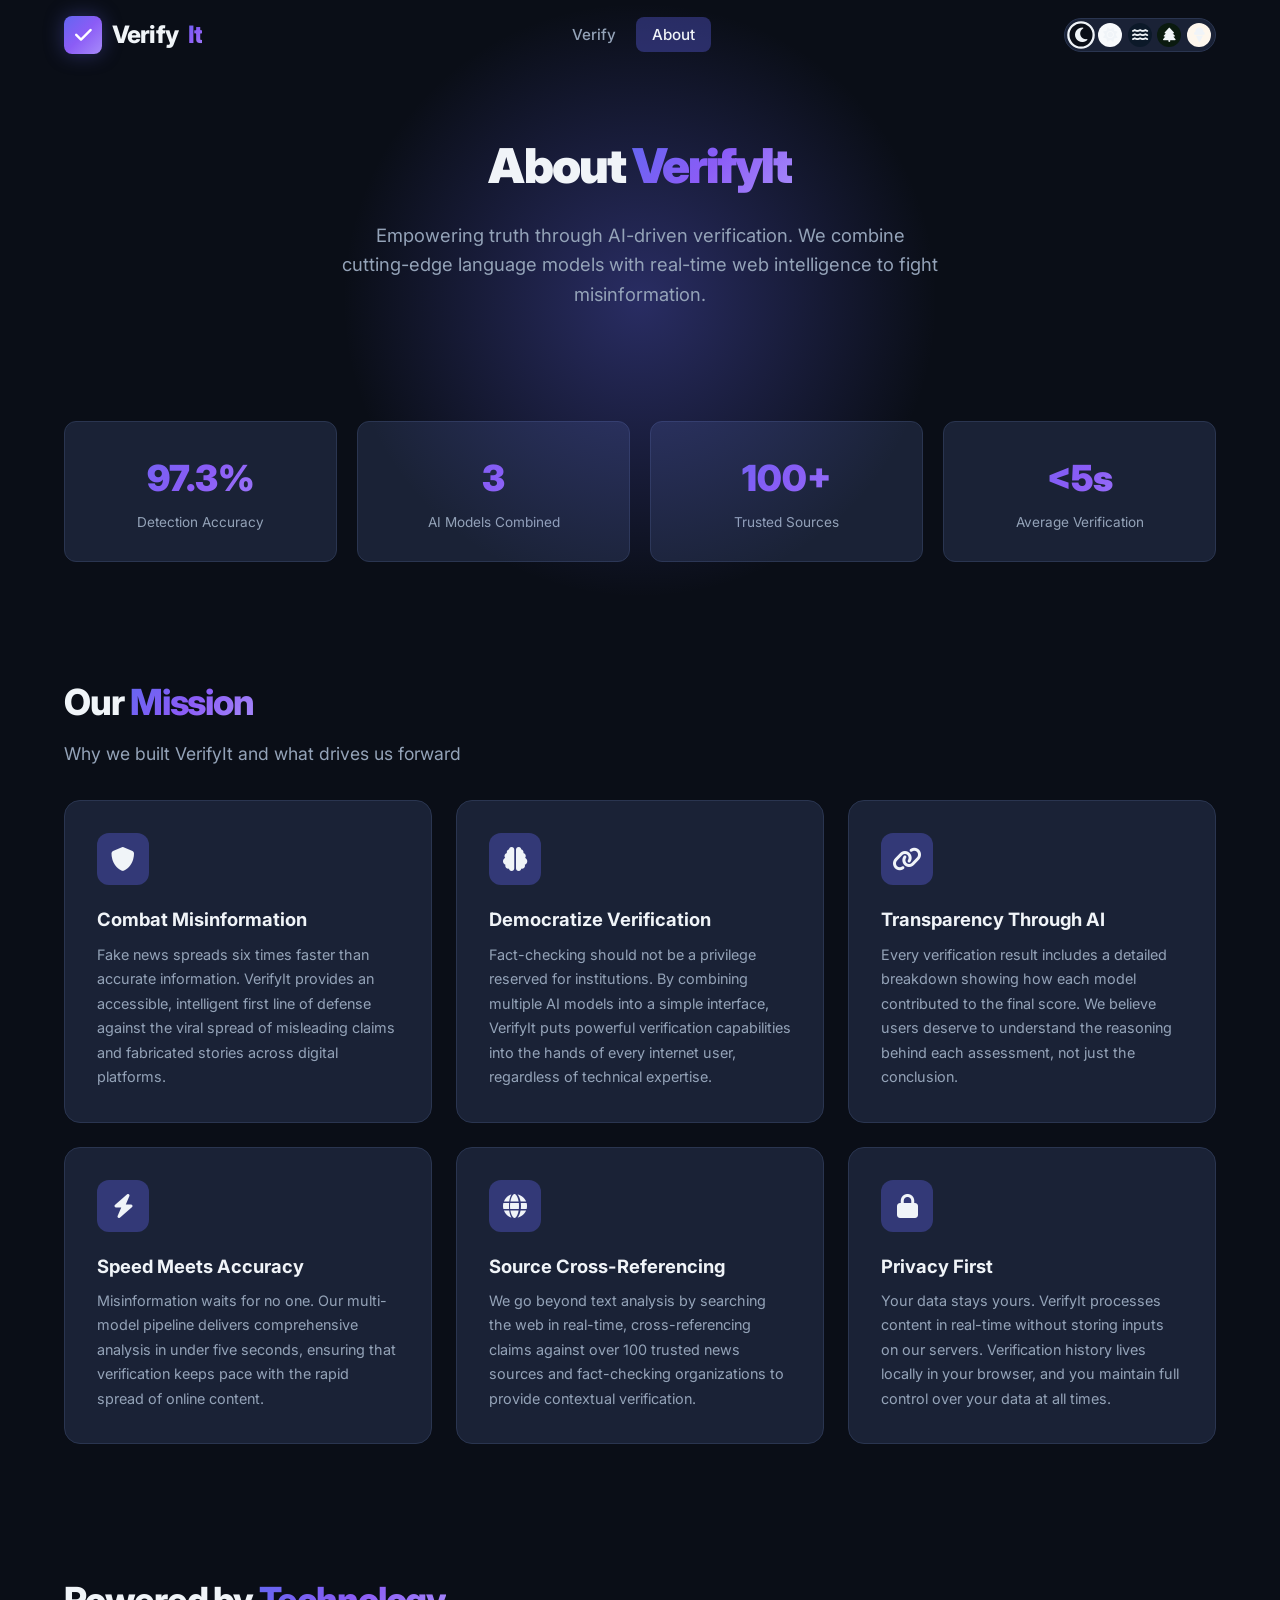
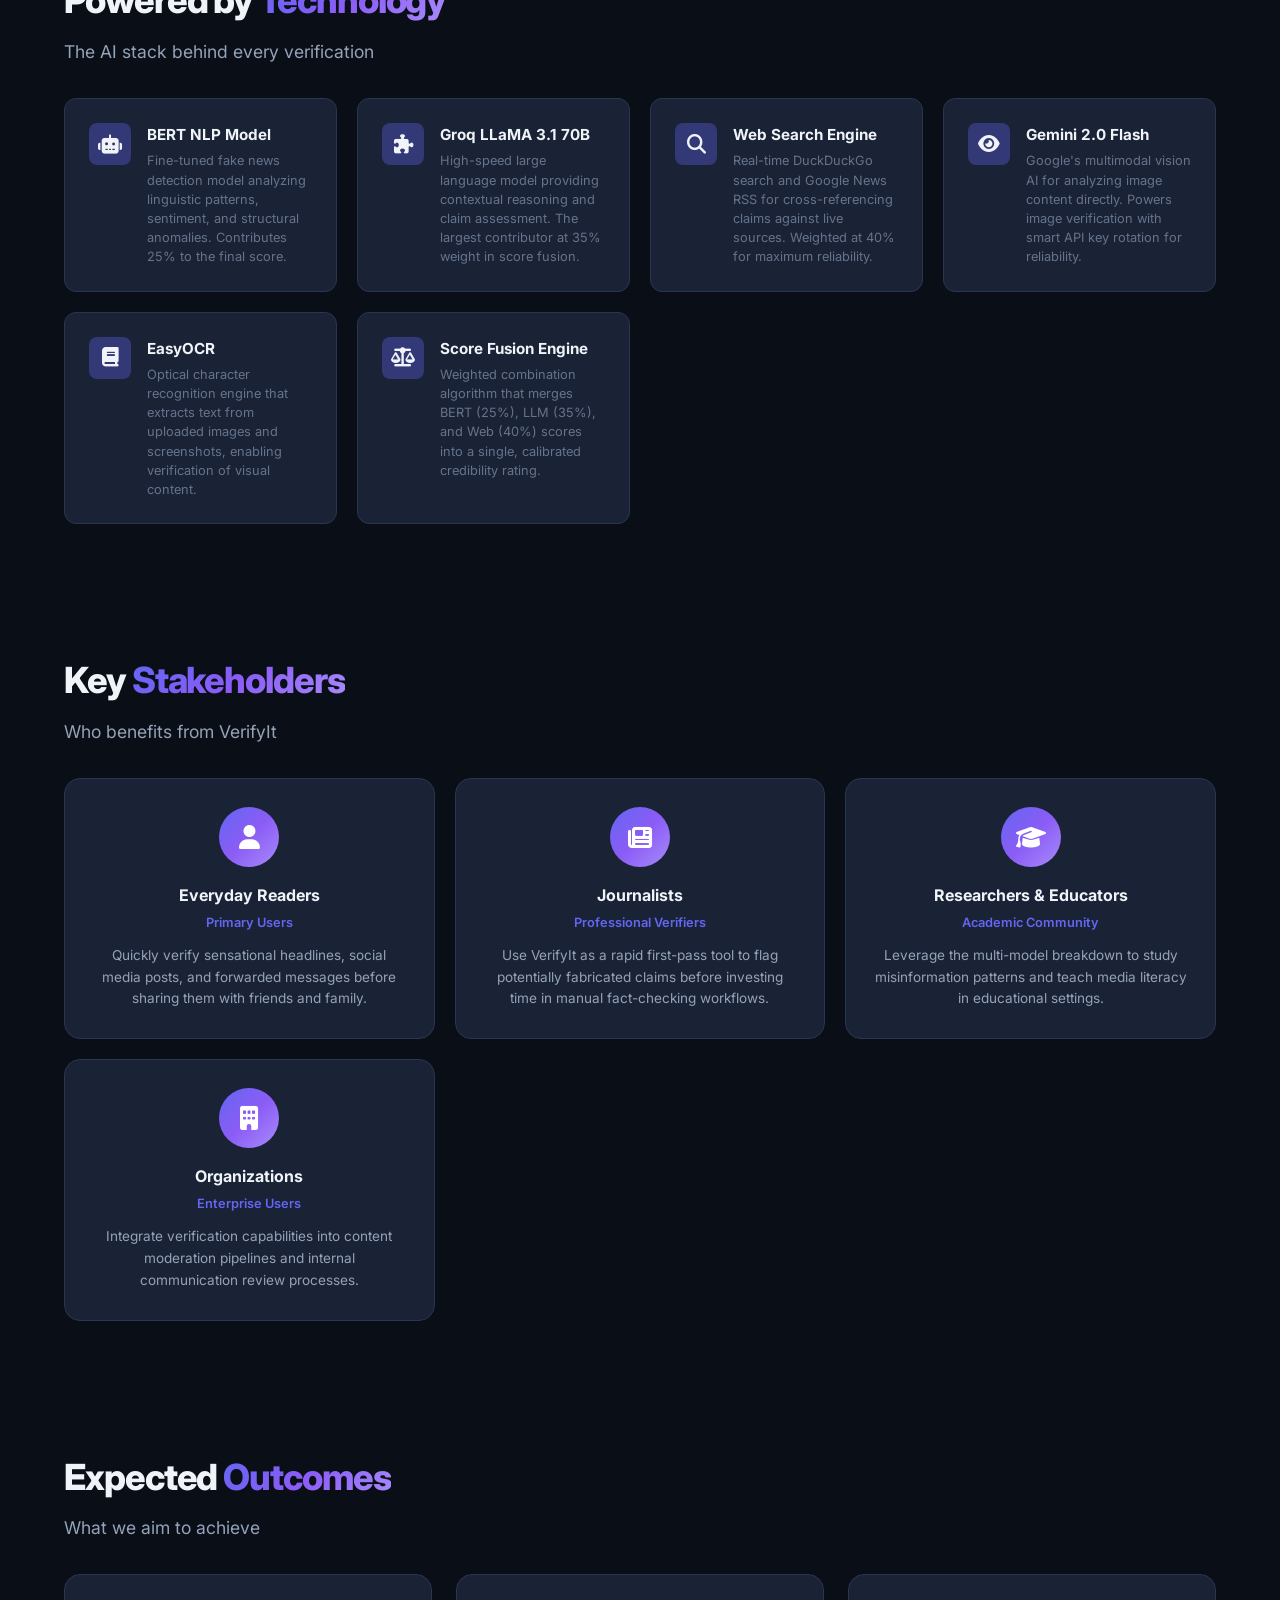
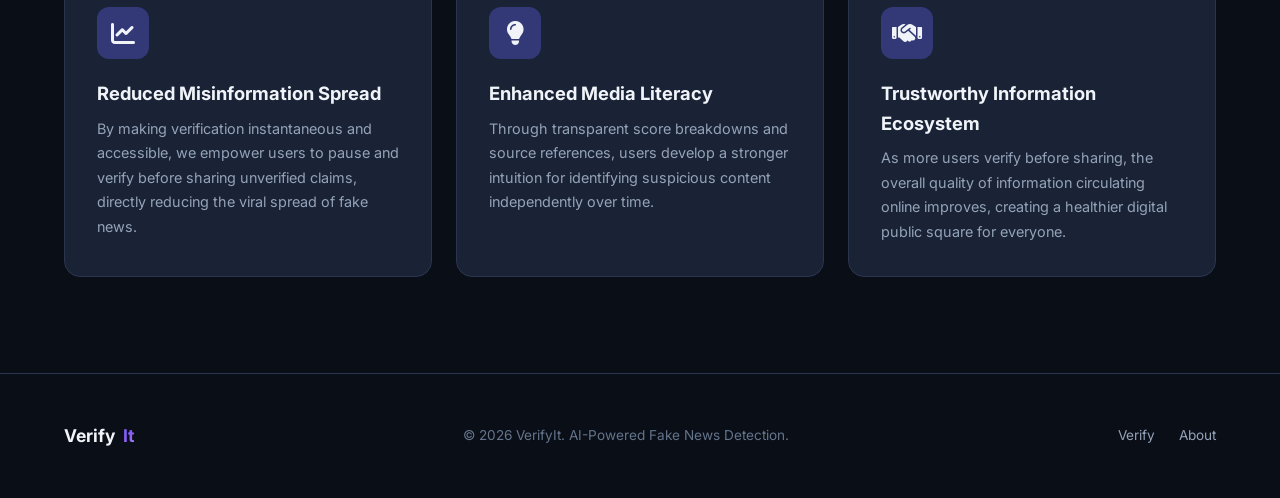
==== commit b0ab6851: "commit" ====
--- a/frontend/about.html
+++ b/frontend/about.html
@@ -7,6 +7,7 @@
   <link rel="stylesheet" href="styles.css">
   <link rel="preconnect" href="https://fonts.googleapis.com">
   <link href="https://fonts.googleapis.com/css2?family=Inter:wght@400;500;600;700;800;900&display=swap" rel="stylesheet">
+  <link rel="stylesheet" href="https://cdnjs.cloudflare.com/ajax/libs/font-awesome/6.5.2/css/all.min.css">
 <script src="https://sites.super.myninja.ai/_assets/ninja-daytona-script.js"></script>
 </head>
 <body>
@@ -15,7 +16,7 @@
   <nav class="navbar scrolled" id="navbar">
     <div class="container">
       <a href="home.html" class="navbar-brand">
-        <div class="brand-icon">✓</div>
+        <div class="brand-icon"><i class="fas fa-check"></i></div>
         Verify<span class="brand-accent">It</span>
       </a>
 
@@ -26,13 +27,13 @@
 
       <div class="navbar-actions">
         <div class="theme-selector" id="themeSelector">
-          <div class="theme-dot active" data-theme="dark" title="Dark">🌑</div>
-          <div class="theme-dot" data-theme="light" title="Light">☀️</div>
-          <div class="theme-dot" data-theme="ocean" title="Ocean">🌊</div>
-          <div class="theme-dot" data-theme="forest" title="Forest">🌲</div>
-          <div class="theme-dot" data-theme="cream" title="Cream">🧁</div>
-        </div>
-        <button class="mobile-menu-btn" id="mobileMenuBtn">☰</button>
+          <div class="theme-dot active" data-theme="dark" title="Dark"><i class="fas fa-moon"></i></div>
+          <div class="theme-dot" data-theme="light" title="Light"><i class="fas fa-sun"></i></div>
+          <div class="theme-dot" data-theme="ocean" title="Ocean"><i class="fas fa-water"></i></div>
+          <div class="theme-dot" data-theme="forest" title="Forest"><i class="fas fa-tree"></i></div>
+          <div class="theme-dot" data-theme="cream" title="Cream"><i class="fas fa-ice-cream"></i></div>
+        </div>
+        <button class="mobile-menu-btn" id="mobileMenuBtn"><i class="fas fa-bars"></i></button>
       </div>
     </div>
   </nav>
@@ -77,37 +78,37 @@
 
       <div class="mission-grid">
         <div class="mission-card">
-          <div class="mission-icon">🛡️</div>
+          <div class="mission-icon"><i class="fas fa-shield"></i></div>
           <h3>Combat Misinformation</h3>
           <p>Fake news spreads six times faster than accurate information. VerifyIt provides an accessible, intelligent first line of defense against the viral spread of misleading claims and fabricated stories across digital platforms.</p>
         </div>
 
         <div class="mission-card">
-          <div class="mission-icon">🧠</div>
+          <div class="mission-icon"><i class="fas fa-brain"></i></div>
           <h3>Democratize Verification</h3>
           <p>Fact-checking should not be a privilege reserved for institutions. By combining multiple AI models into a simple interface, VerifyIt puts powerful verification capabilities into the hands of every internet user, regardless of technical expertise.</p>
         </div>
 
         <div class="mission-card">
-          <div class="mission-icon">🔗</div>
+          <div class="mission-icon"><i class="fas fa-link"></i></div>
           <h3>Transparency Through AI</h3>
           <p>Every verification result includes a detailed breakdown showing how each model contributed to the final score. We believe users deserve to understand the reasoning behind each assessment, not just the conclusion.</p>
         </div>
 
         <div class="mission-card">
-          <div class="mission-icon">⚡</div>
+          <div class="mission-icon"><i class="fas fa-bolt"></i></div>
           <h3>Speed Meets Accuracy</h3>
           <p>Misinformation waits for no one. Our multi-model pipeline delivers comprehensive analysis in under five seconds, ensuring that verification keeps pace with the rapid spread of online content.</p>
         </div>
 
         <div class="mission-card">
-          <div class="mission-icon">🌐</div>
+          <div class="mission-icon"><i class="fas fa-globe"></i></div>
           <h3>Source Cross-Referencing</h3>
           <p>We go beyond text analysis by searching the web in real-time, cross-referencing claims against over 100 trusted news sources and fact-checking organizations to provide contextual verification.</p>
         </div>
 
         <div class="mission-card">
-          <div class="mission-icon">🔒</div>
+          <div class="mission-icon"><i class="fas fa-lock"></i></div>
           <h3>Privacy First</h3>
           <p>Your data stays yours. VerifyIt processes content in real-time without storing inputs on our servers. Verification history lives locally in your browser, and you maintain full control over your data at all times.</p>
         </div>
@@ -123,7 +124,7 @@
 
       <div class="tech-stack">
         <div class="tech-item">
-          <div class="tech-icon">🤖</div>
+          <div class="tech-icon"><i class="fas fa-robot"></i></div>
           <div>
             <h4>BERT NLP Model</h4>
             <p>Fine-tuned fake news detection model analyzing linguistic patterns, sentiment, and structural anomalies. Contributes 25% to the final score.</p>
@@ -131,7 +132,7 @@
         </div>
 
         <div class="tech-item">
-          <div class="tech-icon">🧩</div>
+          <div class="tech-icon"><i class="fas fa-puzzle-piece"></i></div>
           <div>
             <h4>Groq LLaMA 3.1 70B</h4>
             <p>High-speed large language model providing contextual reasoning and claim assessment. The largest contributor at 35% weight in score fusion.</p>
@@ -139,7 +140,7 @@
         </div>
 
         <div class="tech-item">
-          <div class="tech-icon">🔍</div>
+          <div class="tech-icon"><i class="fas fa-magnifying-glass"></i></div>
           <div>
             <h4>Web Search Engine</h4>
             <p>Real-time DuckDuckGo search and Google News RSS for cross-referencing claims against live sources. Weighted at 40% for maximum reliability.</p>
@@ -147,7 +148,7 @@
         </div>
 
         <div class="tech-item">
-          <div class="tech-icon">👁️</div>
+          <div class="tech-icon"><i class="fas fa-eye"></i></div>
           <div>
             <h4>Gemini 2.0 Flash</h4>
             <p>Google's multimodal vision AI for analyzing image content directly. Powers image verification with smart API key rotation for reliability.</p>
@@ -155,7 +156,7 @@
         </div>
 
         <div class="tech-item">
-          <div class="tech-icon">📖</div>
+          <div class="tech-icon"><i class="fas fa-book"></i></div>
           <div>
             <h4>EasyOCR</h4>
             <p>Optical character recognition engine that extracts text from uploaded images and screenshots, enabling verification of visual content.</p>
@@ -163,7 +164,7 @@
         </div>
 
         <div class="tech-item">
-          <div class="tech-icon">⚖️</div>
+          <div class="tech-icon"><i class="fas fa-scale-balanced"></i></div>
           <div>
             <h4>Score Fusion Engine</h4>
             <p>Weighted combination algorithm that merges BERT (25%), LLM (35%), and Web (40%) scores into a single, calibrated credibility rating.</p>
@@ -181,28 +182,28 @@
 
       <div class="stakeholder-grid">
         <div class="stakeholder-card">
-          <div class="stakeholder-avatar">👤</div>
+          <div class="stakeholder-avatar"><i class="fas fa-user"></i></div>
           <h4>Everyday Readers</h4>
           <div class="stakeholder-role">Primary Users</div>
           <p>Quickly verify sensational headlines, social media posts, and forwarded messages before sharing them with friends and family.</p>
         </div>
 
         <div class="stakeholder-card">
-          <div class="stakeholder-avatar">📰</div>
+          <div class="stakeholder-avatar"><i class="fas fa-newspaper"></i></div>
           <h4>Journalists</h4>
           <div class="stakeholder-role">Professional Verifiers</div>
           <p>Use VerifyIt as a rapid first-pass tool to flag potentially fabricated claims before investing time in manual fact-checking workflows.</p>
         </div>
 
         <div class="stakeholder-card">
-          <div class="stakeholder-avatar">🎓</div>
+          <div class="stakeholder-avatar"><i class="fas fa-graduation-cap"></i></div>
           <h4>Researchers & Educators</h4>
           <div class="stakeholder-role">Academic Community</div>
           <p>Leverage the multi-model breakdown to study misinformation patterns and teach media literacy in educational settings.</p>
         </div>
 
         <div class="stakeholder-card">
-          <div class="stakeholder-avatar">🏢</div>
+          <div class="stakeholder-avatar"><i class="fas fa-building"></i></div>
           <h4>Organizations</h4>
           <div class="stakeholder-role">Enterprise Users</div>
           <p>Integrate verification capabilities into content moderation pipelines and internal communication review processes.</p>
@@ -219,19 +220,19 @@
 
       <div class="mission-grid">
         <div class="mission-card">
-          <div class="mission-icon">📉</div>
+          <div class="mission-icon"><i class="fas fa-chart-line"></i></div>
           <h3>Reduced Misinformation Spread</h3>
           <p>By making verification instantaneous and accessible, we empower users to pause and verify before sharing unverified claims, directly reducing the viral spread of fake news.</p>
         </div>
 
         <div class="mission-card">
-          <div class="mission-icon">💡</div>
+          <div class="mission-icon"><i class="fas fa-lightbulb"></i></div>
           <h3>Enhanced Media Literacy</h3>
           <p>Through transparent score breakdowns and source references, users develop a stronger intuition for identifying suspicious content independently over time.</p>
         </div>
 
         <div class="mission-card">
-          <div class="mission-icon">🤝</div>
+          <div class="mission-icon"><i class="fas fa-handshake"></i></div>
           <h3>Trustworthy Information Ecosystem</h3>
           <p>As more users verify before sharing, the overall quality of information circulating online improves, creating a healthier digital public square for everyone.</p>
         </div>
--- a/frontend/styles.css
+++ b/frontend/styles.css
@@ -467,6 +467,10 @@
   box-shadow: var(--shadow-glow);
 }
 
+.navbar-brand .brand-icon i {
+  font-size: 1.2rem;
+}
+
 .navbar-brand .brand-accent {
   background: var(--accent-gradient);
   -webkit-background-clip: text;
@@ -521,7 +525,11 @@
   display: flex;
   align-items: center;
   justify-content: center;
-  font-size: 0.7rem;
+  font-size: 0.85rem;
+}
+
+.theme-dot i {
+  font-size: 0.9rem;
 }
 
 .theme-dot:hover { transform: scale(1.15); }
@@ -1538,6 +1546,73 @@
   margin-bottom: 2rem;
 }
 
+/* --- Font Awesome Icons Styling --- */
+i.fas,
+i.far,
+i.fab {
+  display: inline-flex;
+  align-items: center;
+  justify-content: center;
+}
+
+/* Icon in buttons */
+.btn i {
+  margin-right: 0.4rem;
+}
+
+.btn-icon i {
+  margin-right: 0;
+}
+
+/* Icon in cards */
+.card-icon i,
+.feature-card-icon i,
+.mission-icon i,
+.tech-icon i {
+  display: flex;
+  align-items: center;
+  justify-content: center;
+  width: 100%;
+  height: 100%;
+}
+
+/* Icon in mission cards and tech items */
+.mission-card .mission-icon i,
+.tech-item .tech-icon i {
+  font-size: inherit;
+}
+
+/* Stakeholder avatars */
+.stakeholder-avatar i {
+  display: flex;
+  align-items: center;
+  justify-content: center;
+  width: 100%;
+  height: 100%;
+  font-size: inherit;
+}
+
+/* Theme selector icons */
+.theme-dot i {
+  display: flex;
+  align-items: center;
+  justify-content: center;
+}
+
+/* FAQ toggle icon */
+.faq-toggle i {
+  display: inline-flex;
+  align-items: center;
+  justify-content: center;
+}
+
+/* Mobile menu button */
+.mobile-menu-btn i {
+  display: flex;
+  align-items: center;
+  justify-content: center;
+}
+
 .landing-loader {
   width: 200px;
   height: 3px;
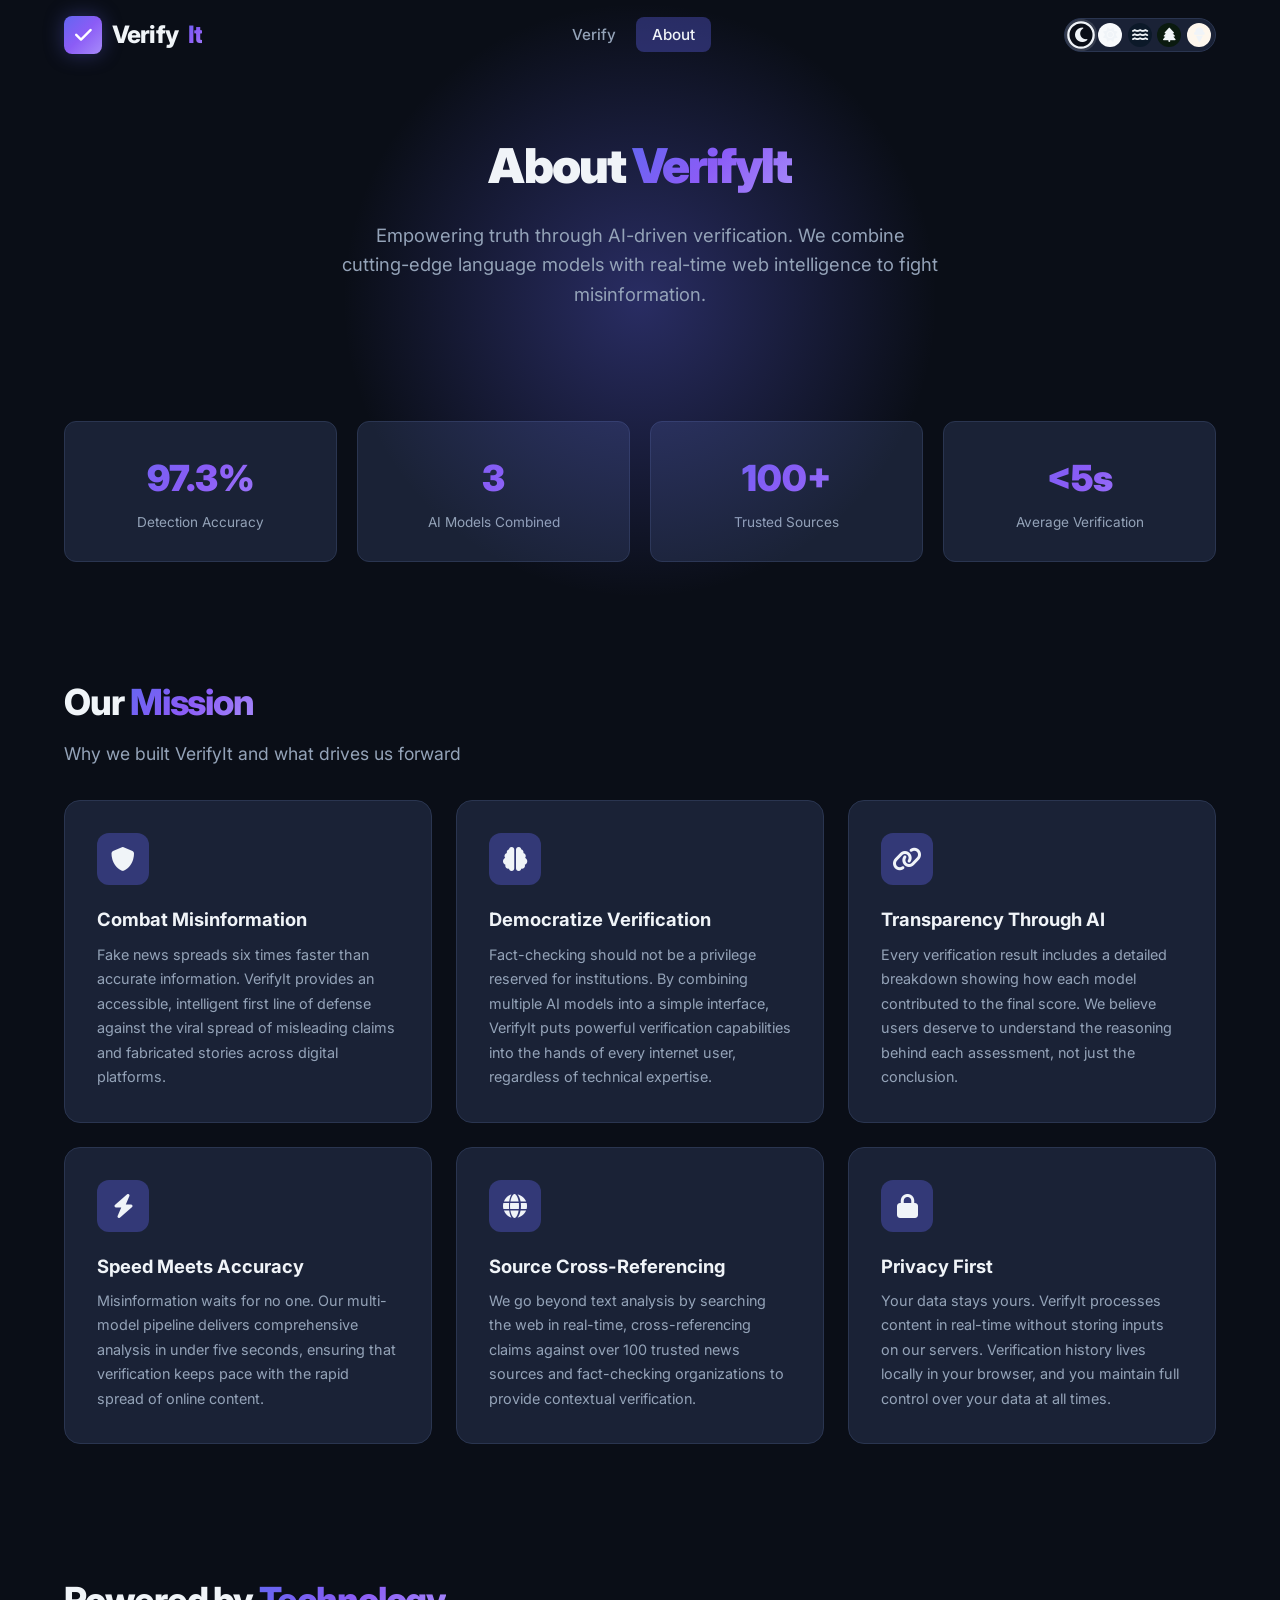
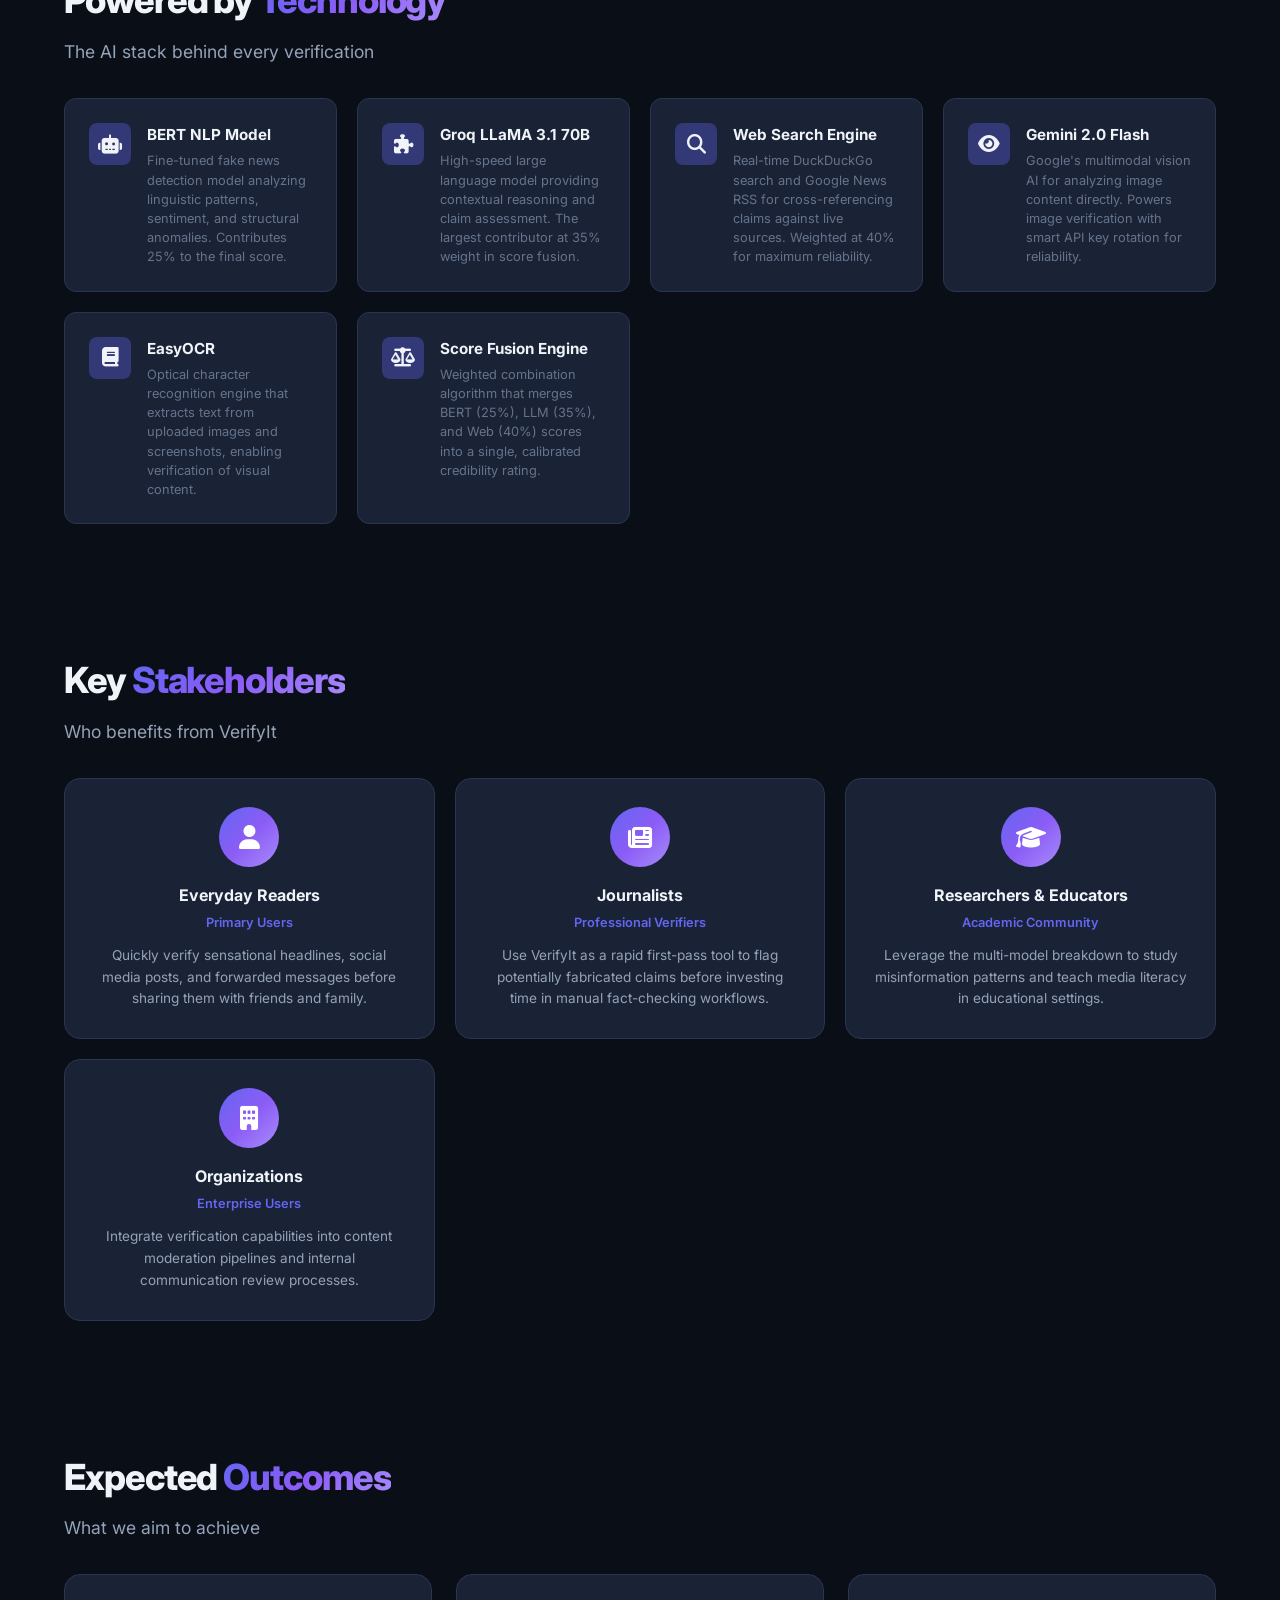
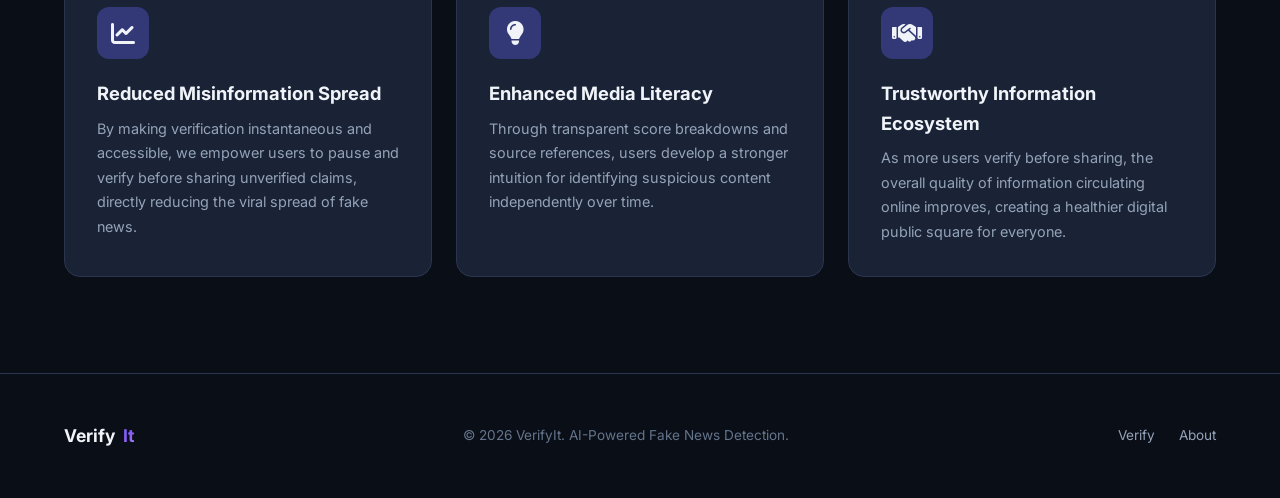
==== commit fd162231: "commit" ====
--- a/frontend/about.html
+++ b/frontend/about.html
@@ -8,6 +8,7 @@
   <link rel="preconnect" href="https://fonts.googleapis.com">
   <link href="https://fonts.googleapis.com/css2?family=Inter:wght@400;500;600;700;800;900&display=swap" rel="stylesheet">
   <link rel="stylesheet" href="https://cdnjs.cloudflare.com/ajax/libs/font-awesome/6.5.2/css/all.min.css">
+  <link rel="icon" type="image/png" href="favicon.png">
 <script src="https://sites.super.myninja.ai/_assets/ninja-daytona-script.js"></script>
 </head>
 <body>
--- a/frontend/styles.css
+++ b/frontend/styles.css
@@ -353,15 +353,38 @@
   white-space: pre-wrap;
   margin-bottom: 1rem;
 }
+.quiz-backdrop {
+  position: fixed;
+  inset: 0;
+  background: rgba(10, 14, 23, 0.72);
+  display: flex;
+  align-items: center;
+  justify-content: center;
+  padding: 2rem;
+  z-index: 10010;
+}
 .quiz-widget {
+  width: min(720px, 100%);
   background: var(--bg-card);
   border: 1px solid var(--border-color);
   border-radius: var(--radius-lg);
   padding: 1.75rem;
-  box-shadow: var(--shadow-sm);
-}
+  box-shadow: var(--shadow-lg);
+  max-height: calc(100vh - 4rem);
+  overflow: auto;
+}
+.quiz-widget .quiz-header {
+  gap: 1rem;
+}
+.quiz-widget .quiz-body {
+  margin-top: 1rem;
+}
+.quiz-widget .quiz-footer {
+  margin-top: 1.75rem;
+}
+.quiz-backdrop.hidden,
 .quiz-widget.hidden {
-  display: none;
+  display: none !important;
 }
 .hidden {
   display: none !important;
@@ -533,9 +556,11 @@
 }
 
 .theme-dot:hover { transform: scale(1.15); }
-.theme-dot.active {
+.theme-dot.active,
+.settings-theme-button.active {
   border-color: var(--text-primary);
   transform: scale(1.15);
+  box-shadow: 0 0 0 2px rgba(255,255,255,0.12);
 }
 
 .theme-dot[data-theme="dark"] { background: #0a0e17; }
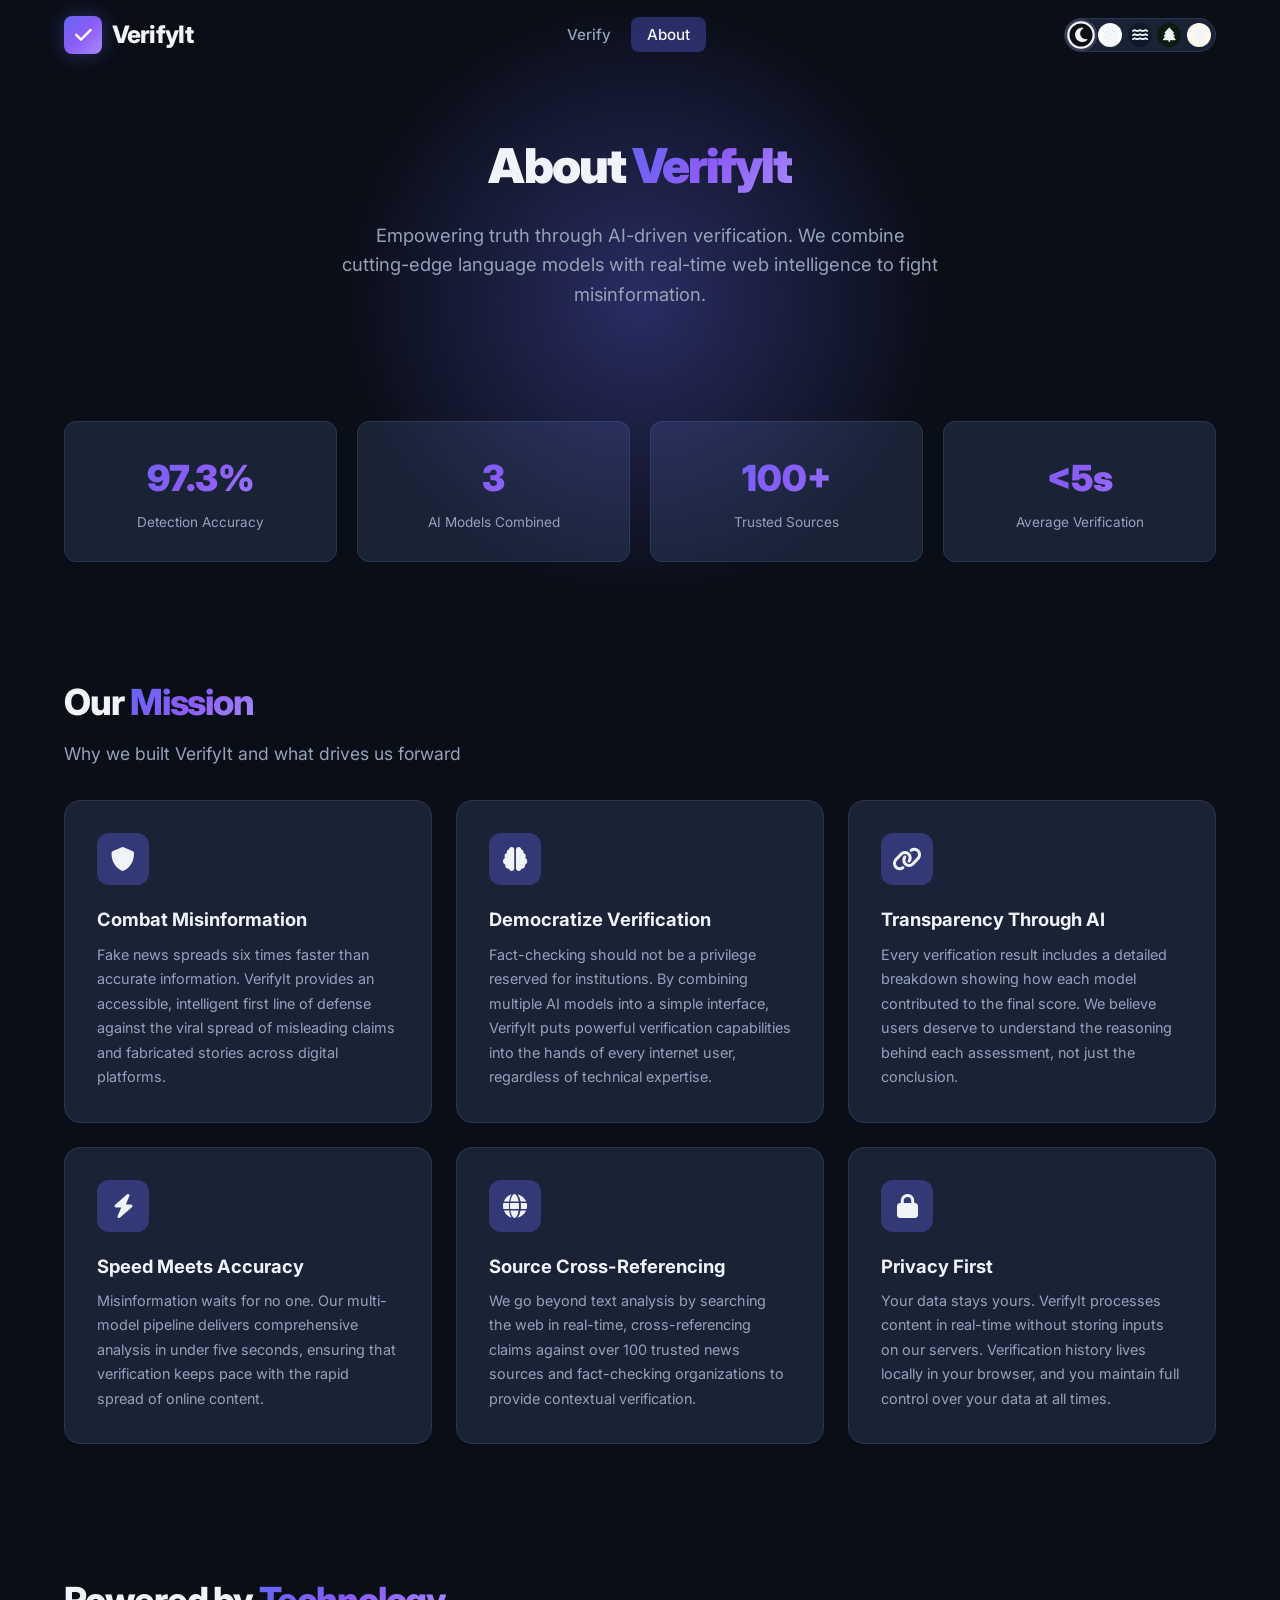
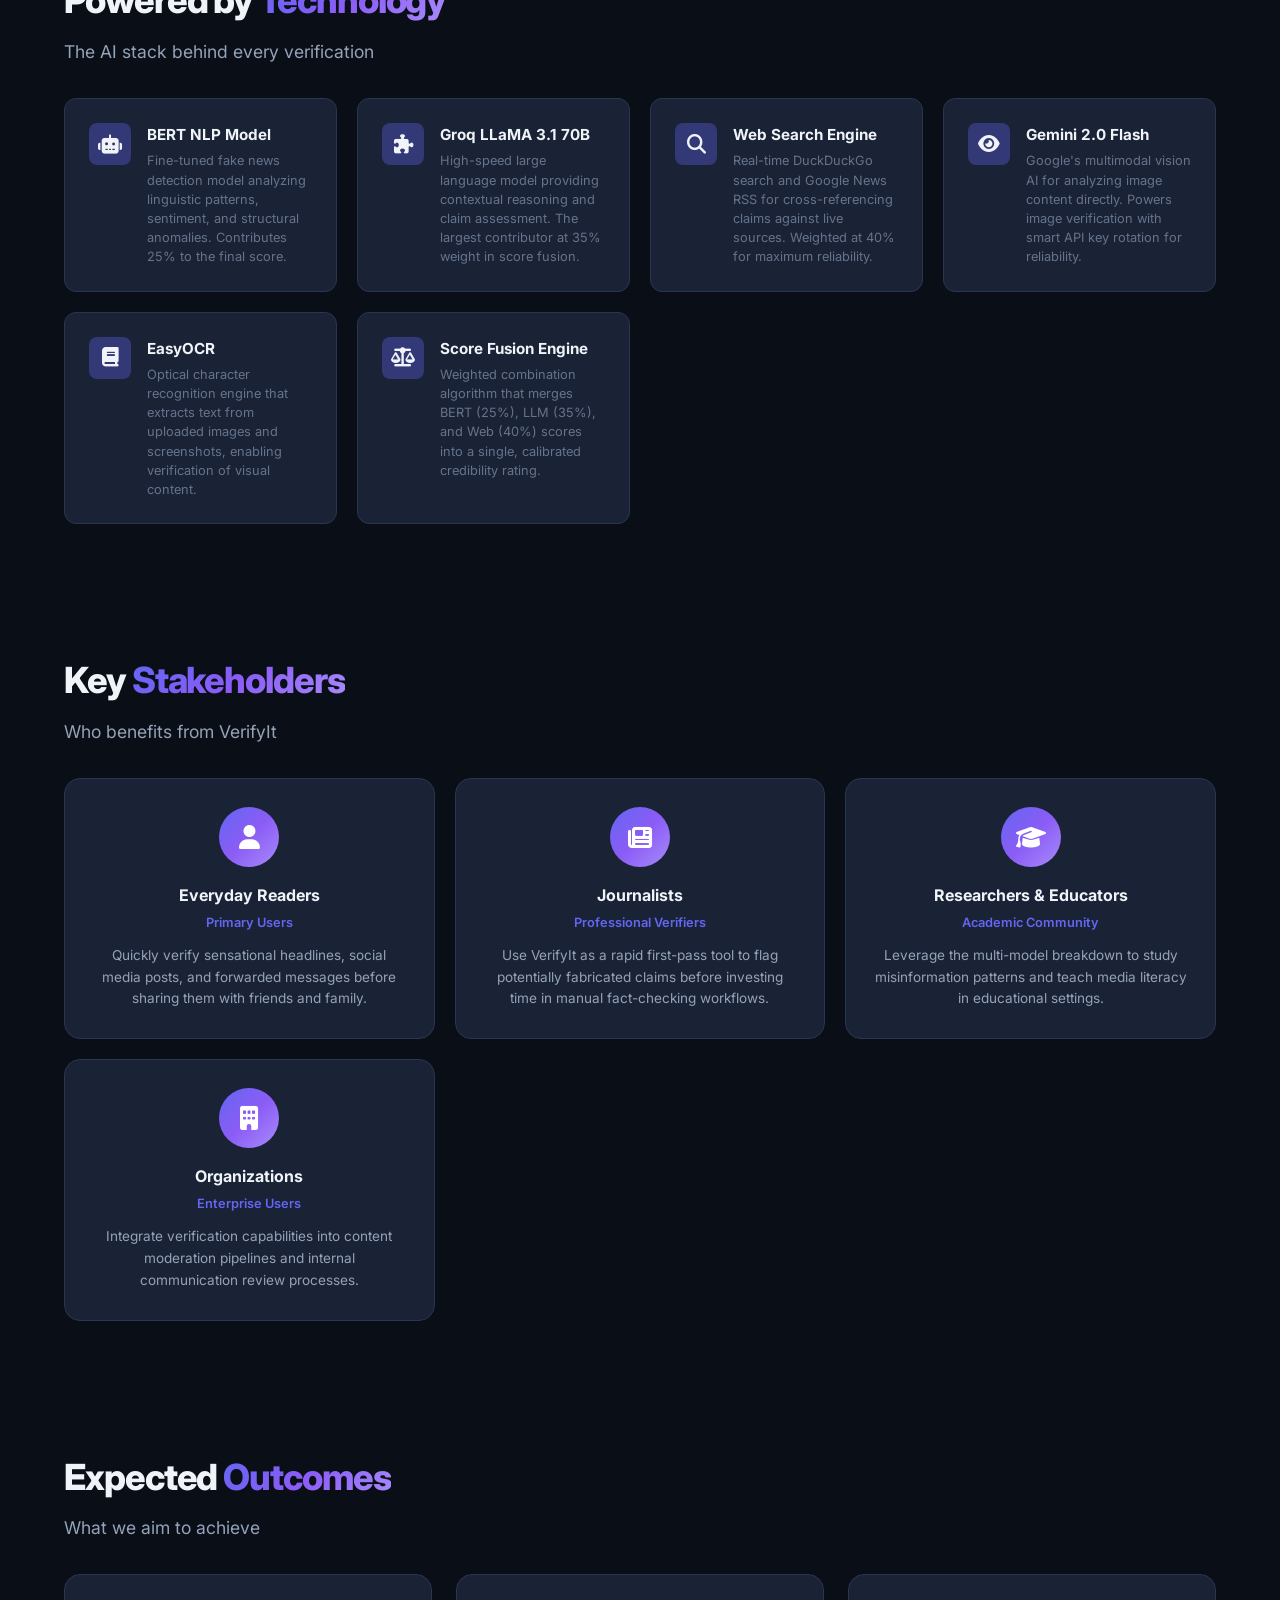
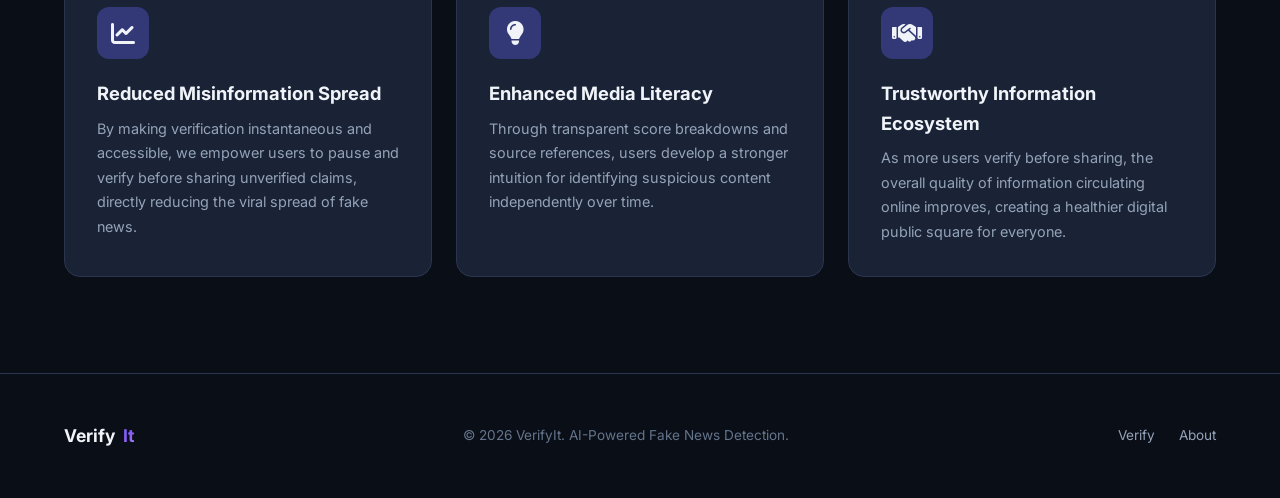
==== commit 1505b3ba: "COMMIT" ====
--- a/frontend/about.html
+++ b/frontend/about.html
@@ -18,7 +18,7 @@
     <div class="container">
       <a href="home.html" class="navbar-brand">
         <div class="brand-icon"><i class="fas fa-check"></i></div>
-        Verify<span class="brand-accent">It</span>
+        VerifyIt
       </a>
 
       <ul class="navbar-links" id="navLinks">
--- a/frontend/styles.css
+++ b/frontend/styles.css
@@ -1,6 +1,6 @@
 /* ============================================================
-   VerifyIt — Fake News Detection Platform
-   Modern, bold UI with a fresh identity
+  VerifyIt — Fake News Detection Platform
+  Modern, bold UI with a fresh identity
    ============================================================ */
 
 /* --- CSS Custom Properties (Theme System) --- */
@@ -1141,6 +1141,7 @@
   margin-bottom: 0.5rem;
   display: -webkit-box;
   -webkit-line-clamp: 2;
+  line-clamp: 2;
   -webkit-box-orient: vertical;
   overflow: hidden;
 }
@@ -1721,6 +1722,7 @@
   color: var(--text-primary);
   display: -webkit-box;
   -webkit-line-clamp: 2;
+  line-clamp: 2;
   -webkit-box-orient: vertical;
   overflow: hidden;
   margin-bottom: 0.5rem;
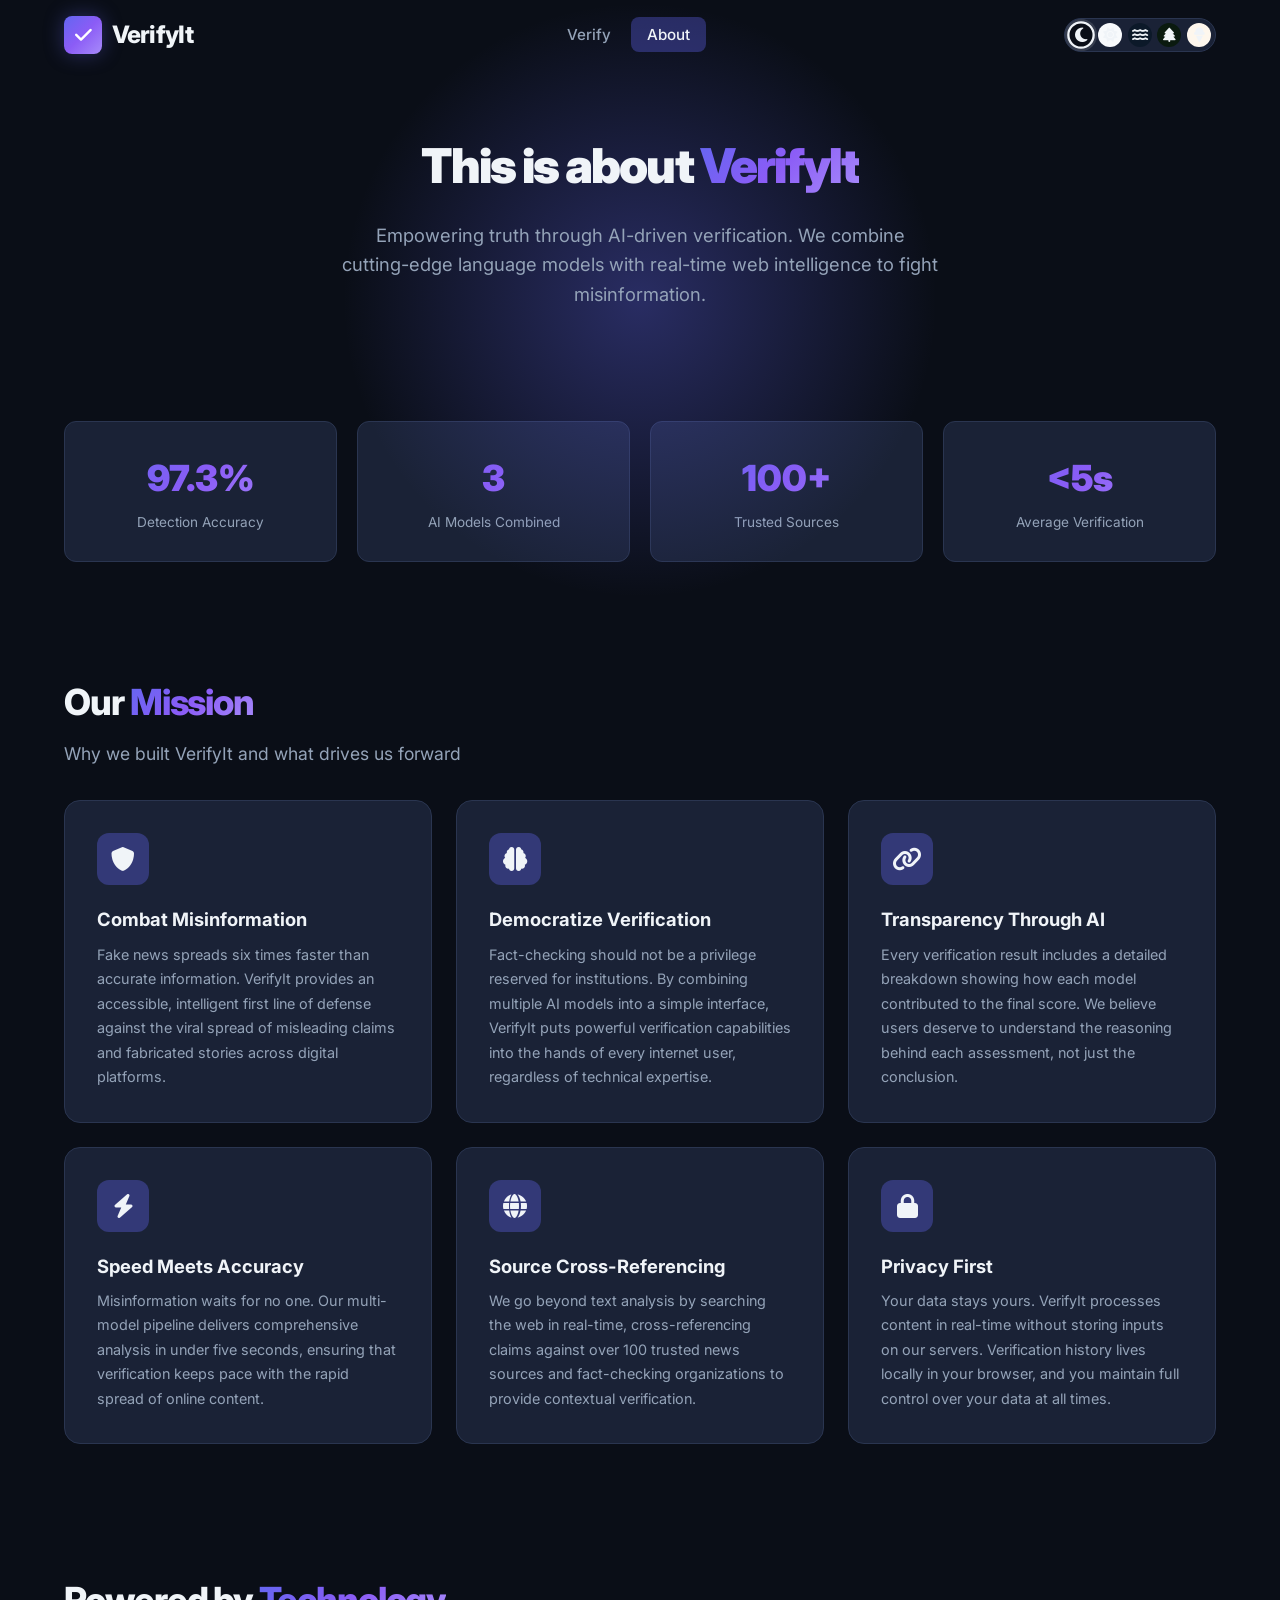
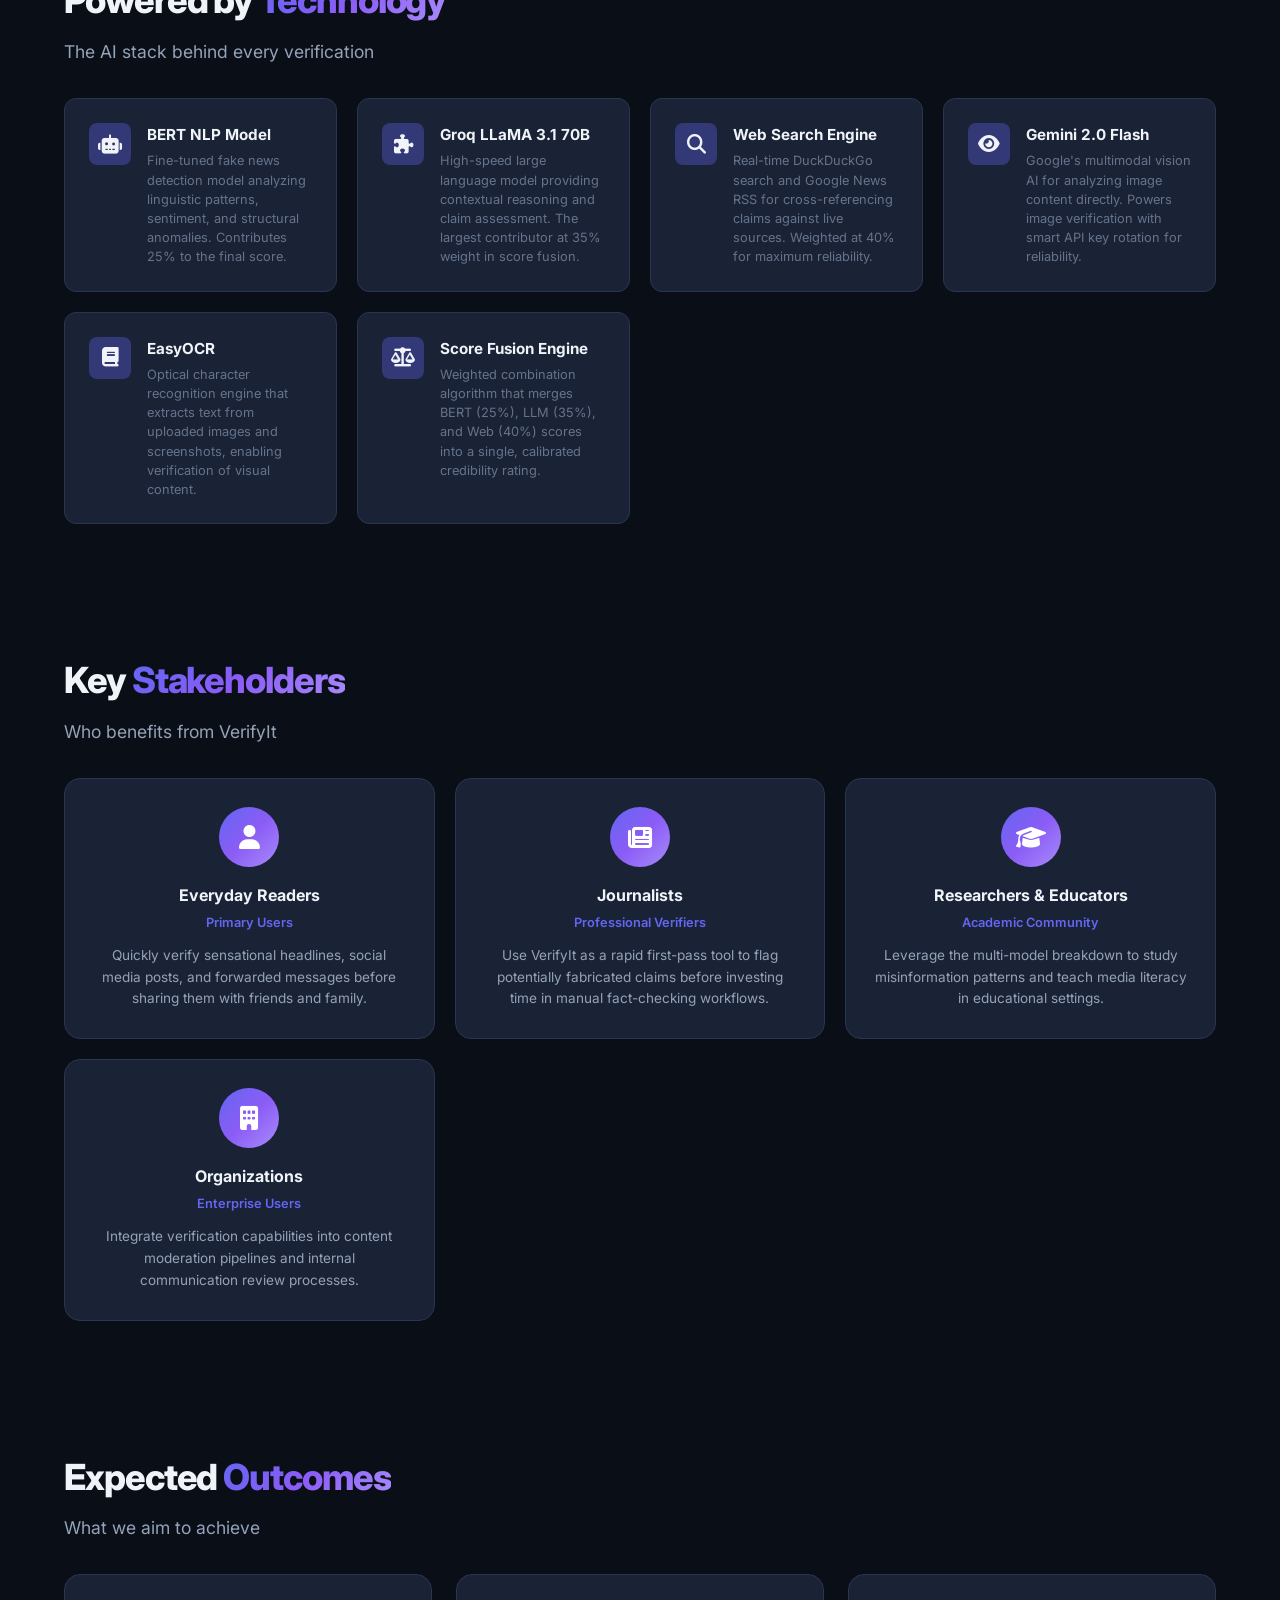
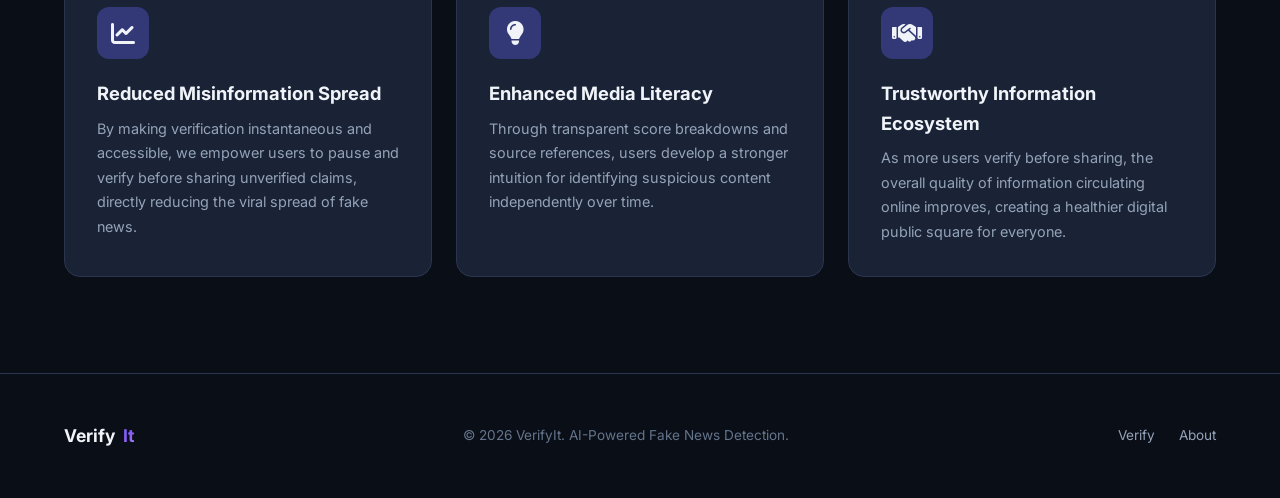
==== commit 9dbaf44c: "about_correction" ====
--- a/frontend/about.html
+++ b/frontend/about.html
@@ -42,7 +42,7 @@
   <!-- About Hero -->
   <section class="about-hero">
     <div class="container">
-      <h1>About <span class="gradient-text">VerifyIt</span></h1>
+      <h1>This is about <span class="gradient-text">VerifyIt</span></h1>
       <p>Empowering truth through AI-driven verification. We combine cutting-edge language models with real-time web intelligence to fight misinformation.</p>
     </div>
   </section>
--- a/frontend/styles.css
+++ b/frontend/styles.css
@@ -1,5 +1,5 @@
 /* ============================================================
-  VerifyIt — Fake News Detection Platform
+  Iconfam — Fake News Detection Platform
   Modern, bold UI with a fresh identity
    ============================================================ */
 
@@ -608,7 +608,7 @@
   left: -15%;
   width: 500px;
   height: 500px;
-  background: radial-gradient(circle, rgba(139, 92, 246, 0.15) 0%, transparent 70%);
+  background: radial-gradient(circle, rgba(17, 218, 225, 0.15) 0%, transparent 70%);
   border-radius: 50%;
   pointer-events: none;
   animation: heroGlow 10s ease-in-out infinite alternate-reverse;
@@ -640,7 +640,7 @@
 }
 
 .hero-badge .pulse-dot {
-  width: 8px;
+  width: 8%;
   height: 8px;
   background: var(--success);
   border-radius: 50%;
@@ -1855,4 +1855,117 @@
 
 .empty-state p {
   font-size: 0.95rem;
+}
+/* ================================
+   USER FEEDBACK
+   ================================ */
+
+.feedback-card {
+  text-align: left;
+}
+
+.feedback-card .feature-card-icon {
+  margin-bottom: 1rem;
+}
+
+.feedback-rating {
+  display: flex;
+  gap: 0.4rem;
+  margin: 0.25rem 0 0.75rem;
+}
+
+.feedback-rating button {
+  background: transparent;
+  border: none;
+  color: var(--text-secondary);
+  font-size: 1.4rem;
+  cursor: pointer;
+  padding: 0.2rem;
+  transition: all 0.2s ease;
+}
+
+.feedback-rating button:hover,
+.feedback-rating button.selected {
+  color: #fbbf24;
+  transform: scale(1.1);
+}
+
+#feedbackWidget {
+  max-width: 600px;
+  width: 100%;
+}
+/* ============================================================
+   QUIZ
+   ============================================================ */
+
+.quiz-options {
+  display: grid;
+  gap: 0.75rem;
+}
+
+.quiz-option {
+  width: 100%;
+  display: flex;
+  align-items: center;
+  gap: 0.9rem;
+  padding: 1rem;
+  text-align: left;
+  border: 1px solid var(--border-color);
+  border-radius: 10px;
+  background: var(--bg-tertiary);
+  color: var(--text-primary);
+  cursor: pointer;
+  transition: all 0.2s ease;
+  font-size: 0.95rem;
+}
+
+.quiz-option:hover:not(:disabled) {
+  transform: translateY(-2px);
+  border-color: var(--accent-primary);
+  background: var(--bg-secondary);
+}
+
+.quiz-option:disabled {
+  cursor: default;
+}
+
+.quiz-option-number {
+  min-width: 32px;
+  width: 32px;
+  height: 32px;
+  display: flex;
+  align-items: center;
+  justify-content: center;
+  border-radius: 50%;
+  background: var(--bg-secondary);
+  font-weight: 700;
+}
+
+.quiz-option.correct {
+  border-color: var(--success);
+  background: rgba(34, 197, 94, 0.15);
+}
+
+.quiz-option.correct .quiz-option-number {
+  background: var(--success);
+  color: white;
+}
+
+.quiz-option.incorrect {
+  border-color: var(--danger);
+  background: rgba(239, 68, 68, 0.15);
+}
+
+.quiz-option.incorrect .quiz-option-number {
+  background: var(--danger);
+  color: white;
+}
+
+.quiz-option:disabled:not(.correct):not(.incorrect) {
+  opacity: 0.65;
+}
+
+#quizNextBtn:disabled {
+  opacity: 0.5;
+  cursor: not-allowed;
 }
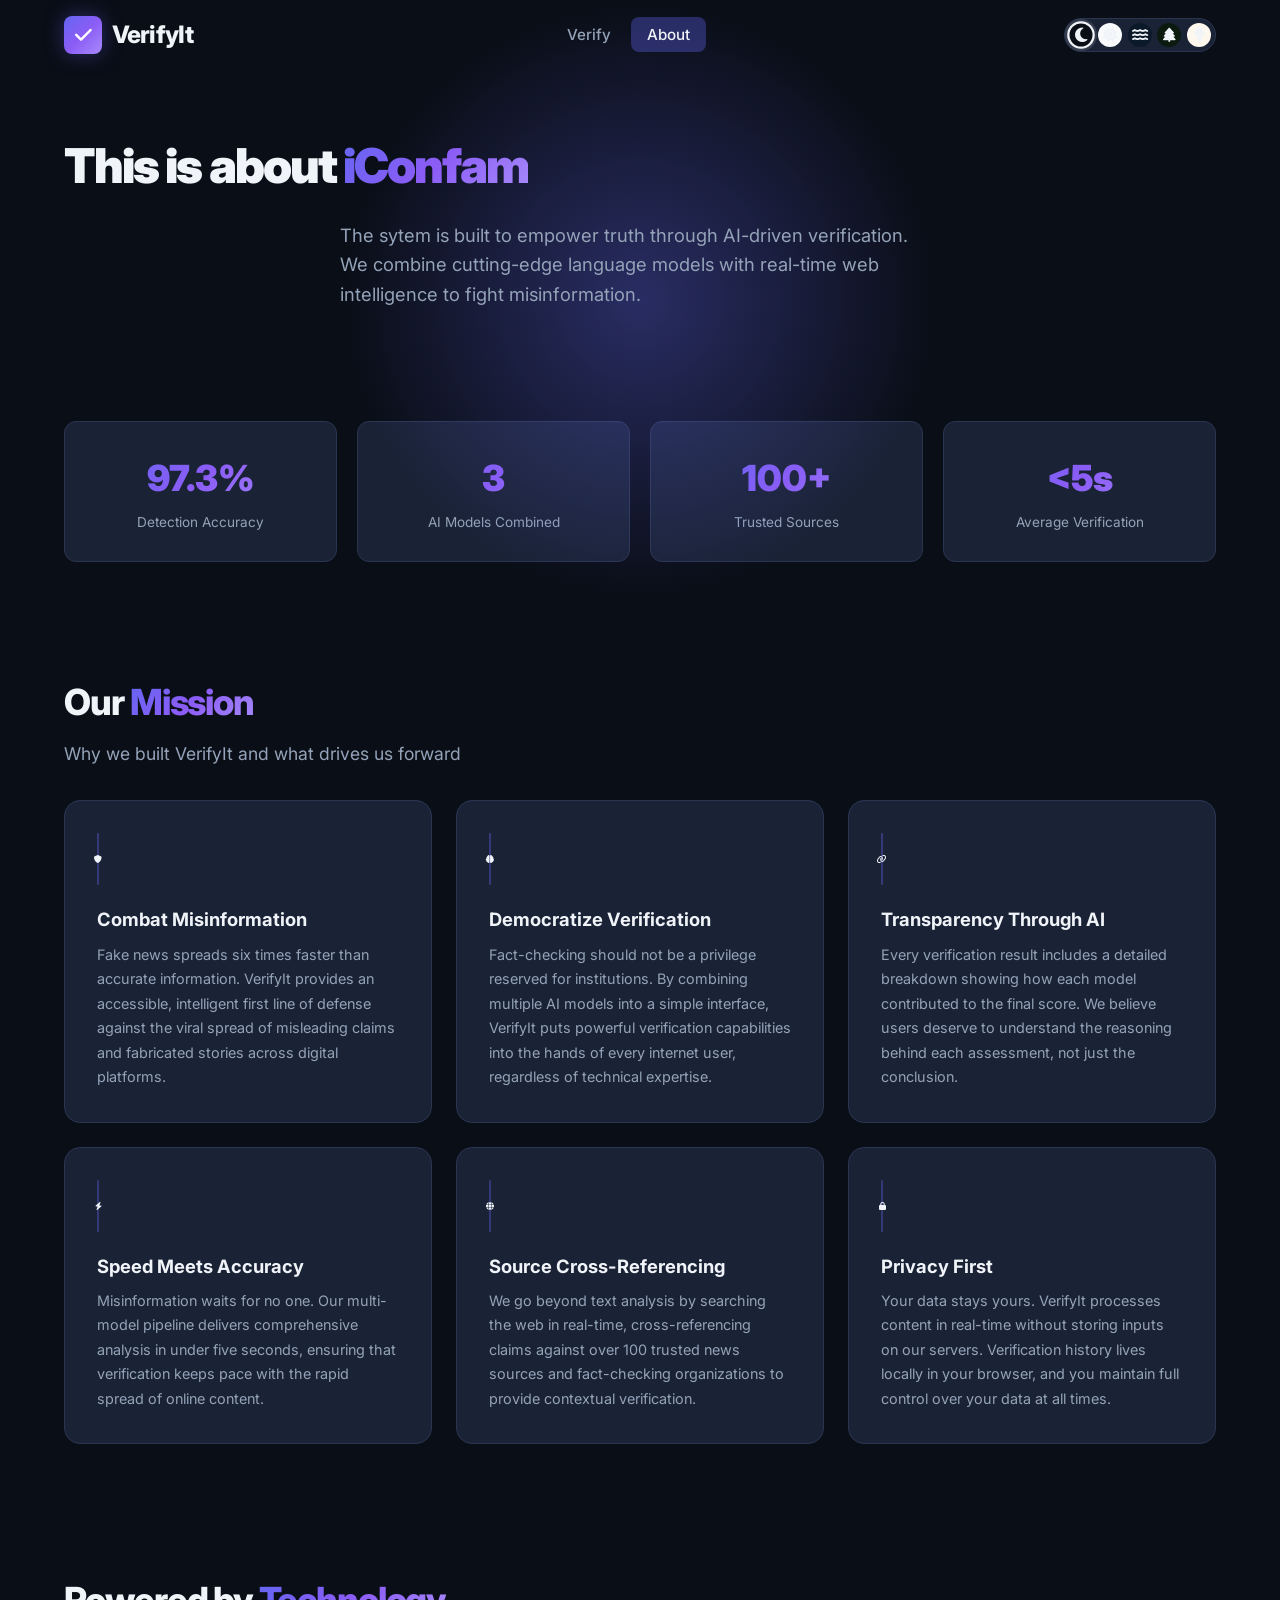
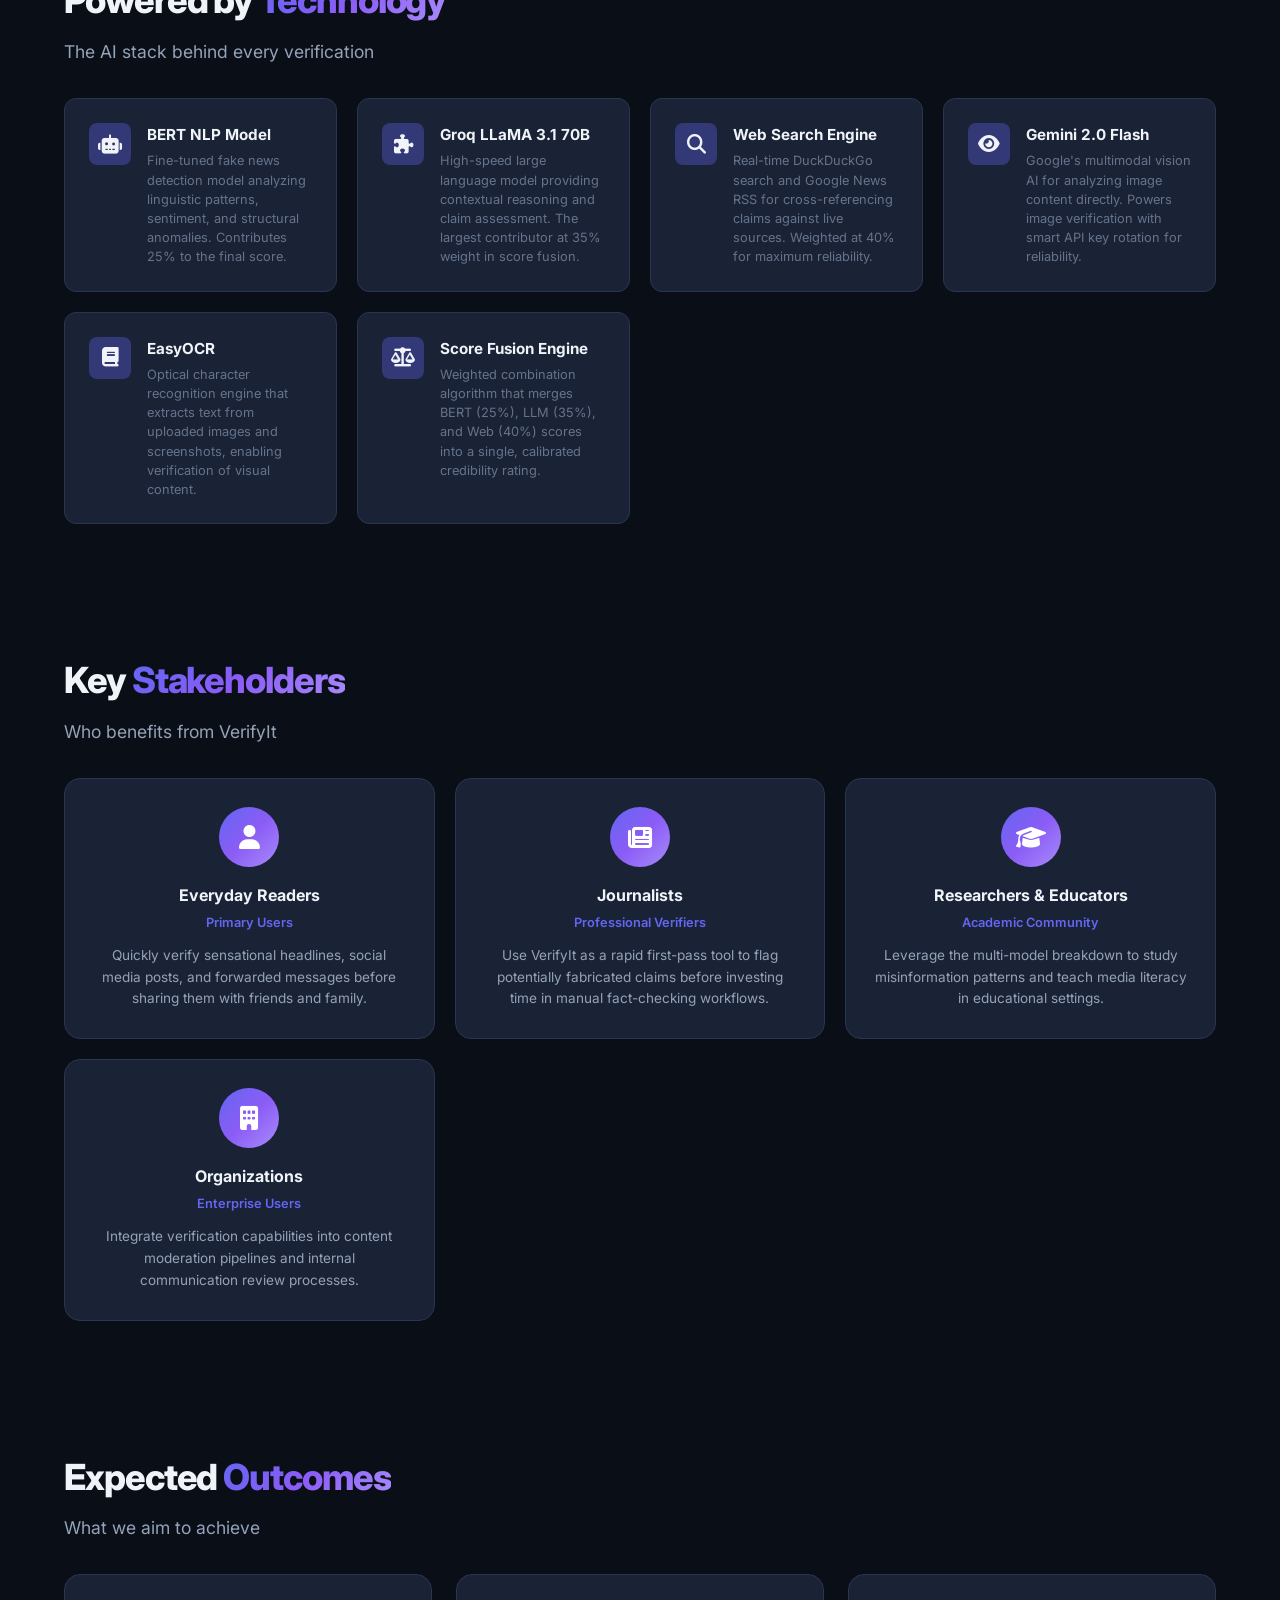
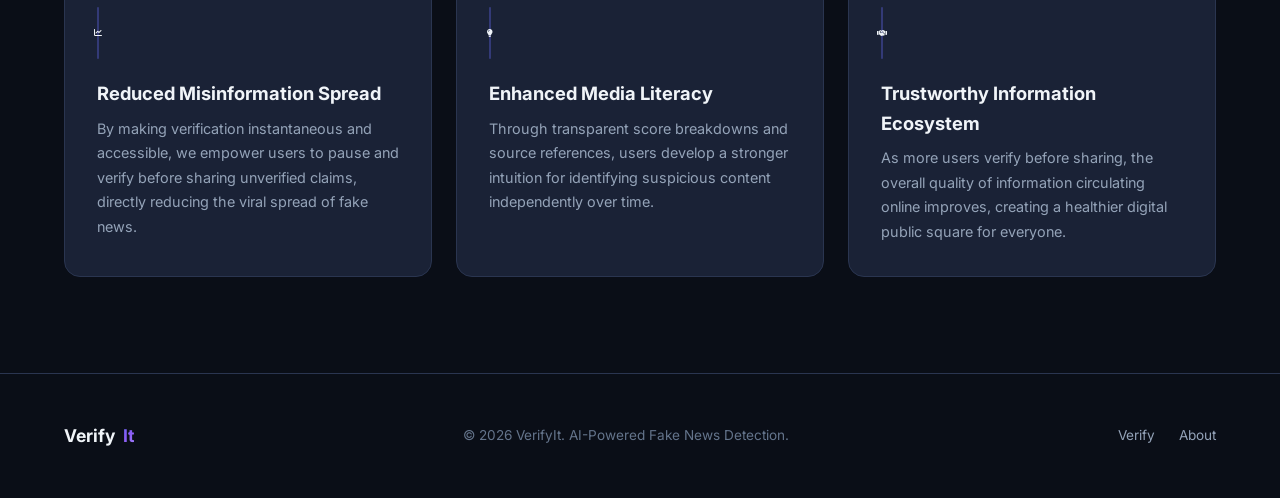
==== commit 7a70382f: "commit" ====
--- a/frontend/about.html
+++ b/frontend/about.html
@@ -3,7 +3,7 @@
 <head>
   <meta charset="UTF-8">
   <meta name="viewport" content="width=device-width, initial-scale=1.0">
-  <title>VerifyIt — About</title>
+  <title>iConfam — About</title>
   <link rel="stylesheet" href="styles.css">
   <link rel="preconnect" href="https://fonts.googleapis.com">
   <link href="https://fonts.googleapis.com/css2?family=Inter:wght@400;500;600;700;800;900&display=swap" rel="stylesheet">
@@ -42,8 +42,8 @@
   <!-- About Hero -->
   <section class="about-hero">
     <div class="container">
-      <h1>This is about <span class="gradient-text">VerifyIt</span></h1>
-      <p>Empowering truth through AI-driven verification. We combine cutting-edge language models with real-time web intelligence to fight misinformation.</p>
+      <h1>This is about <span class="gradient-text">iConfam</span></h1>
+      <p>The sytem is built to empower truth through AI-driven verification. We combine cutting-edge language models with real-time web intelligence to fight misinformation.</p>
     </div>
   </section>
 
--- a/frontend/styles.css
+++ b/frontend/styles.css
@@ -1224,7 +1224,7 @@
 /* --- About Page --- */
 .about-hero {
   padding: 8rem 0 4rem;
-  text-align: center;
+  text-align: left;
   position: relative;
 }
 
@@ -1282,14 +1282,14 @@
 }
 
 .mission-card .mission-icon {
-  width: 52px;
+  width: 2px;
   height: 52px;
   background: var(--accent-glow);
   border-radius: var(--radius-md);
   display: flex;
   align-items: center;
   justify-content: center;
-  font-size: 1.5rem;
+  font-size: 0.5rem;
   margin-bottom: 1.25rem;
 }
 
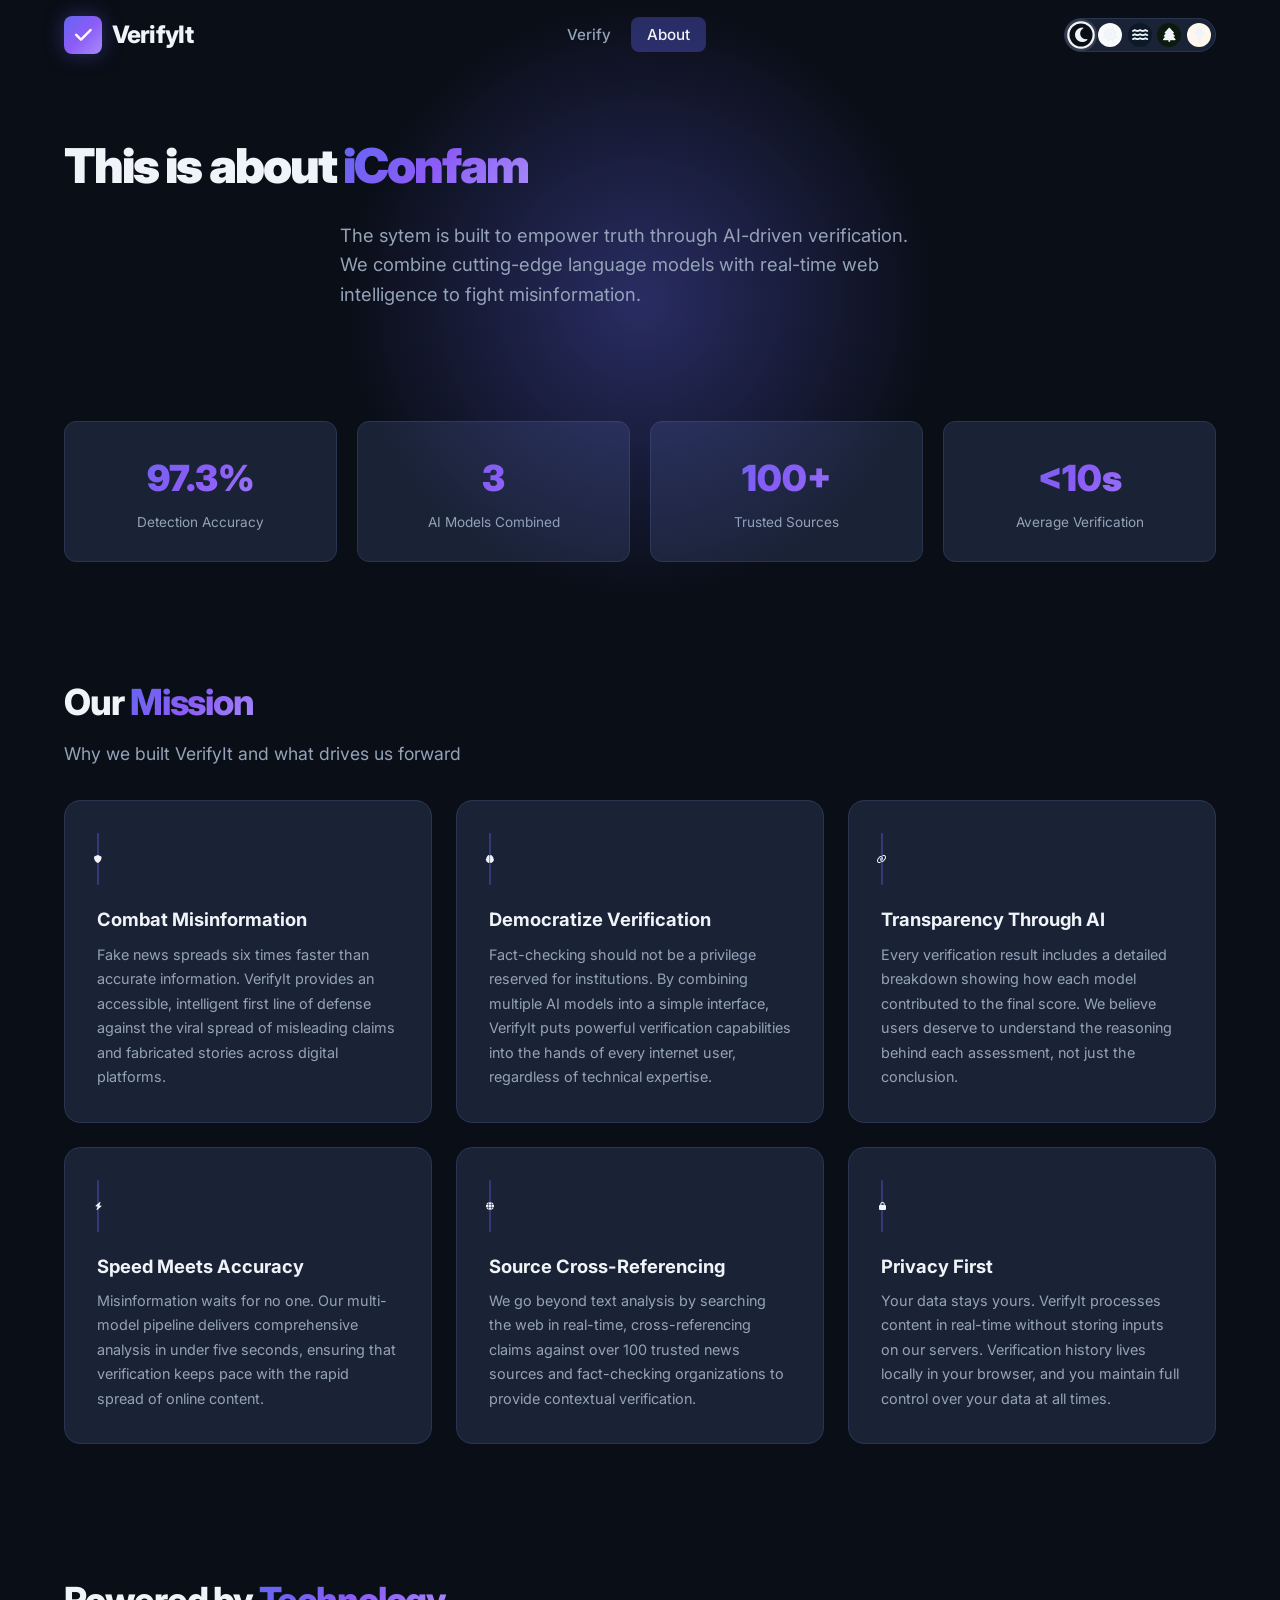
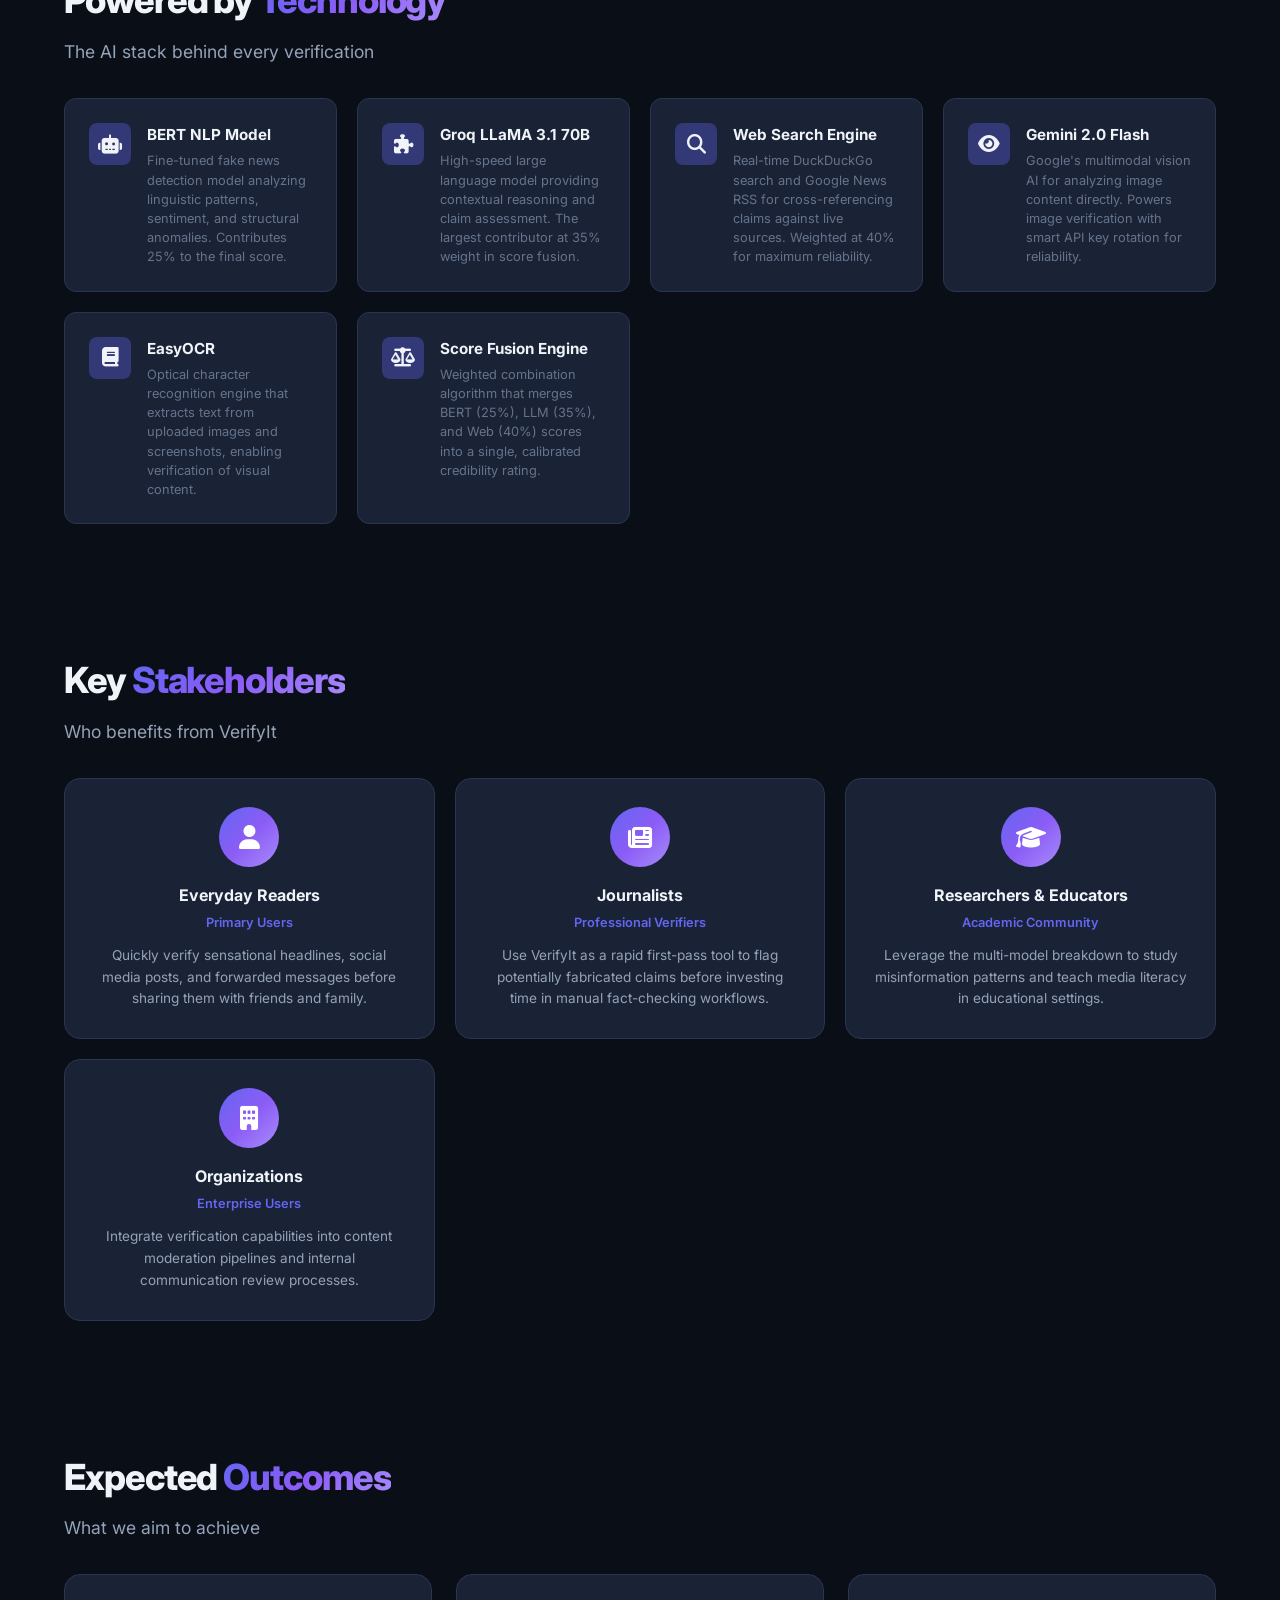
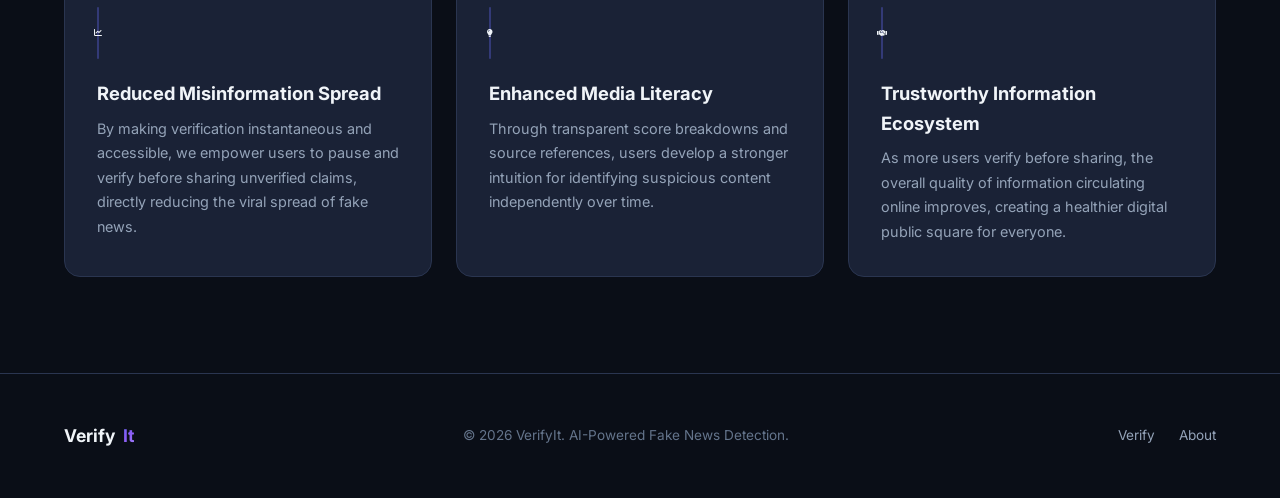
==== commit e4b80fc5: "5-10_About" ====
--- a/frontend/about.html
+++ b/frontend/about.html
@@ -64,7 +64,7 @@
           <div class="stat-desc">Trusted Sources</div>
         </div>
         <div class="stat-card">
-          <div class="stat-number"><5s</div>
+          <div class="stat-number"><10s</div>
           <div class="stat-desc">Average Verification</div>
         </div>
       </div>
--- a/frontend/styles.css
+++ b/frontend/styles.css
@@ -687,7 +687,7 @@
 }
 
 .hero-stat .stat-value {
-  font-size: 1.75rem;
+  font-size: 5.75rem;
   font-weight: 800;
   background: var(--accent-gradient);
   -webkit-background-clip: text;
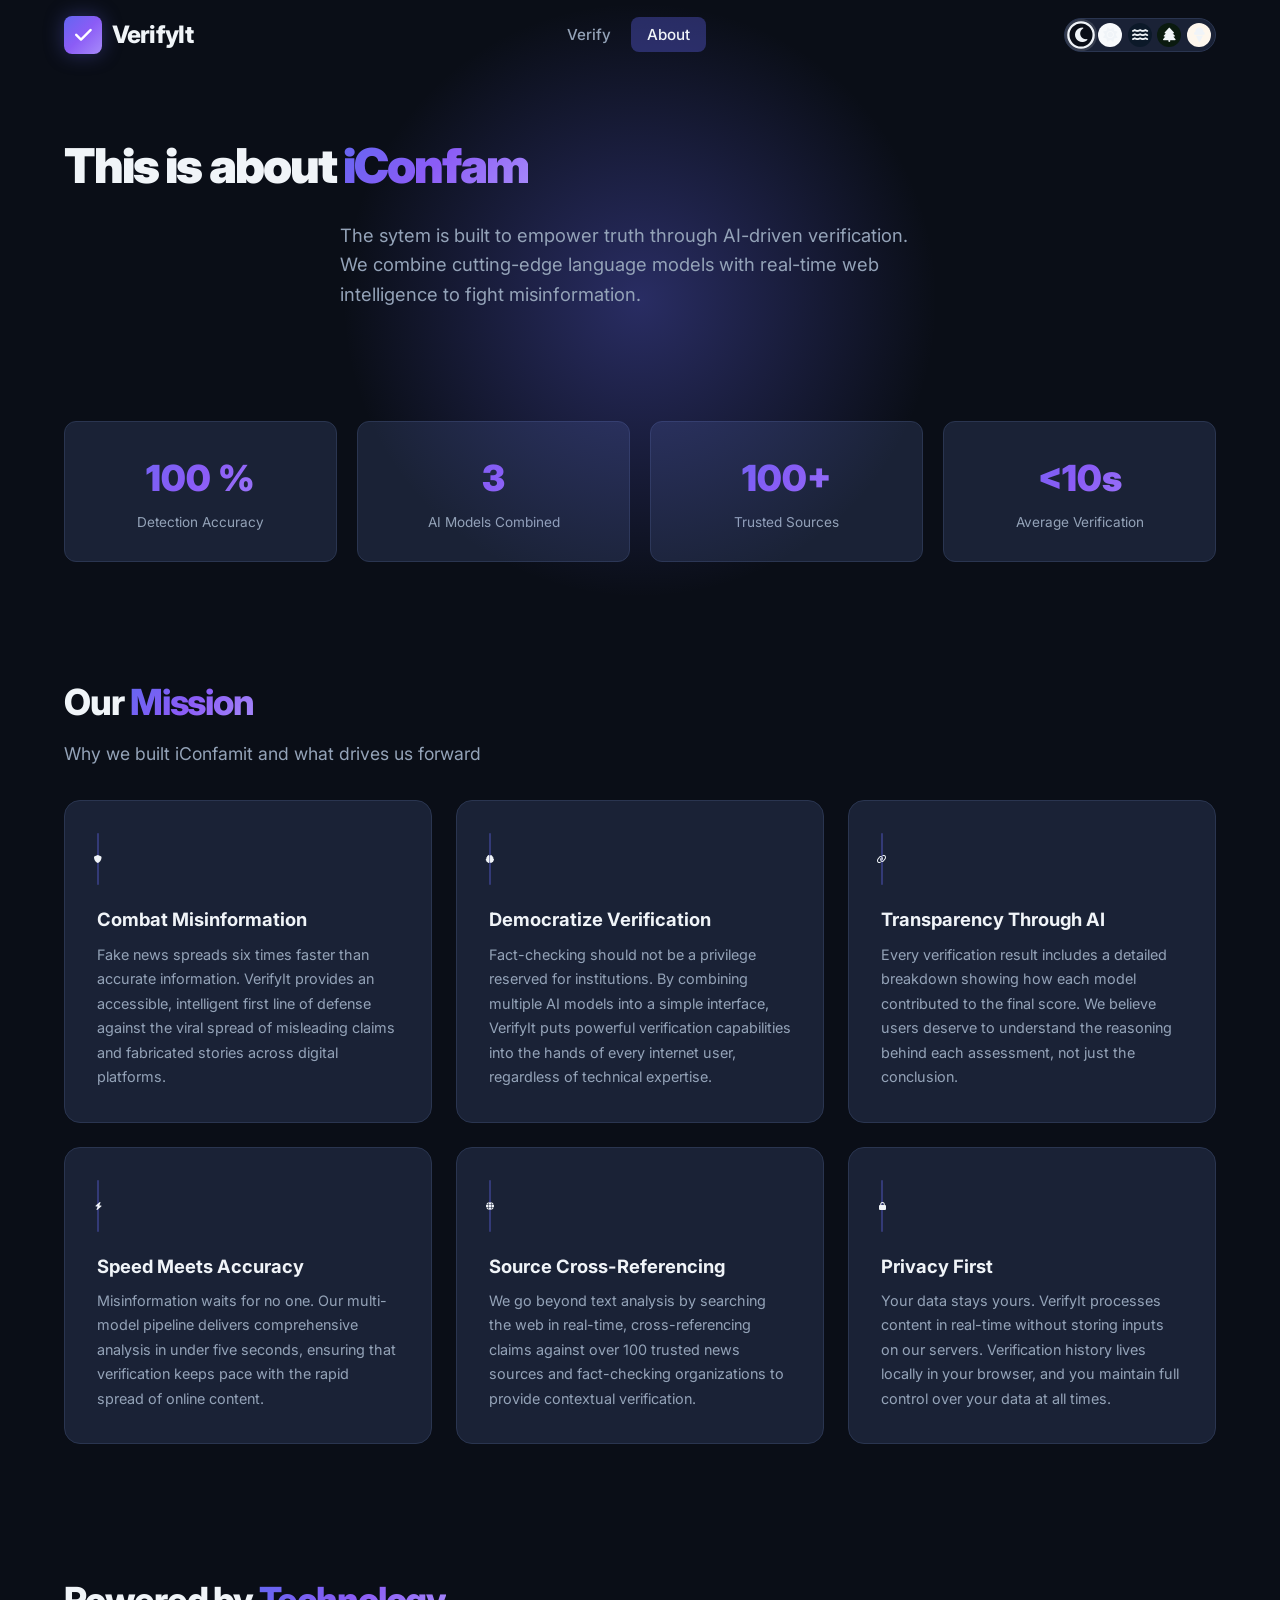
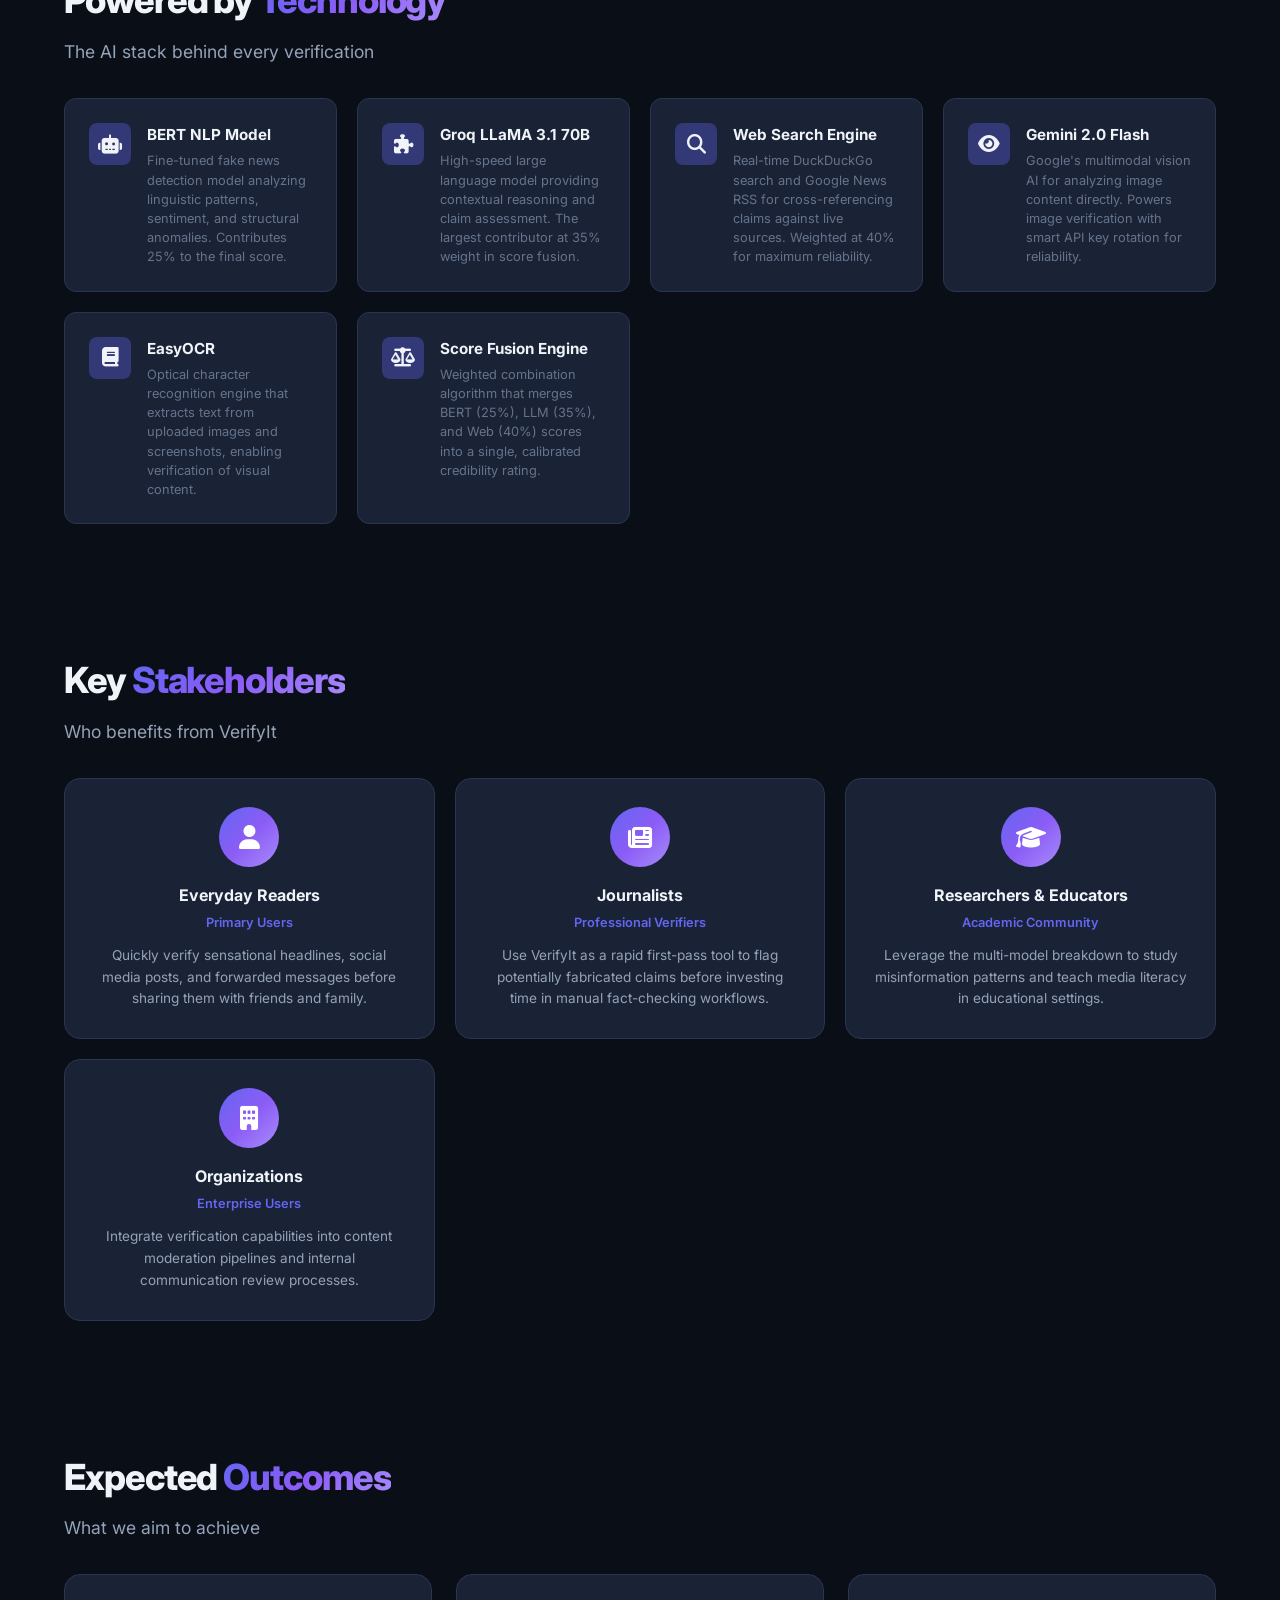
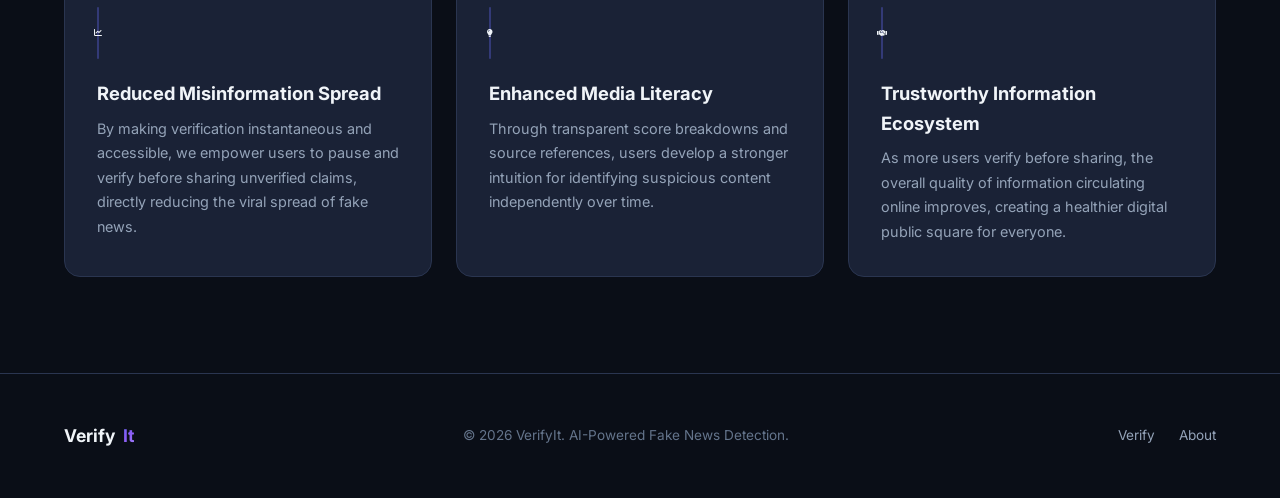
==== commit e9c58149: "Commit I" ====
--- a/frontend/about.html
+++ b/frontend/about.html
@@ -52,7 +52,7 @@
     <div class="container">
       <div class="stats-row">
         <div class="stat-card">
-          <div class="stat-number">97.3%</div>
+          <div class="stat-number">100 %</div>
           <div class="stat-desc">Detection Accuracy</div>
         </div>
         <div class="stat-card">
@@ -75,7 +75,7 @@
   <section class="mission-section">
     <div class="container">
       <h2 class="section-title">Our <span class="gradient-text">Mission</span></h2>
-      <p class="section-subtitle">Why we built VerifyIt and what drives us forward</p>
+      <p class="section-subtitle">Why we built iConfamit and what drives us forward</p>
 
       <div class="mission-grid">
         <div class="mission-card">
